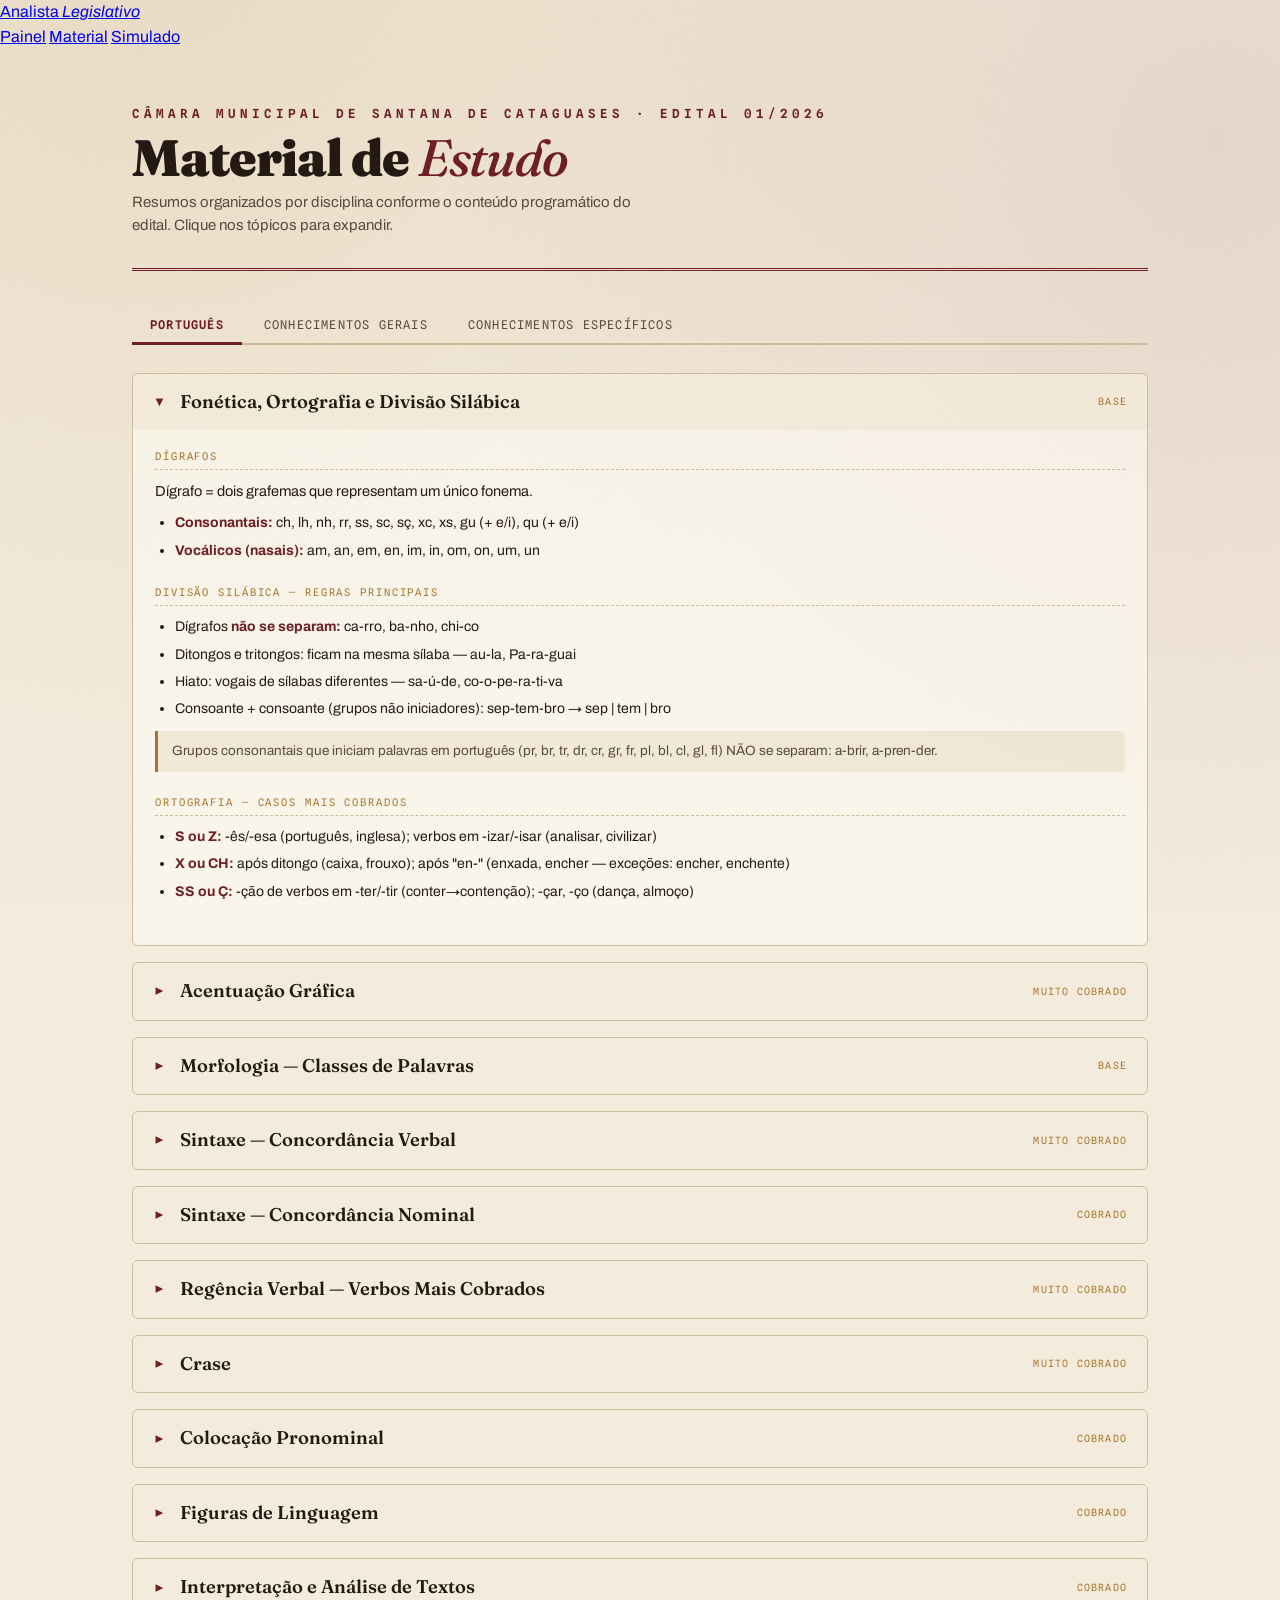
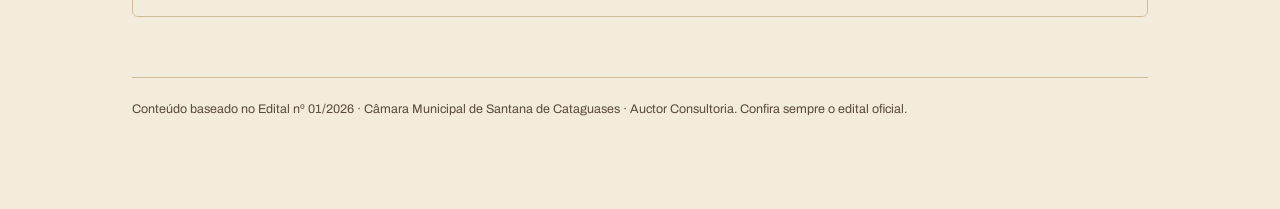
==== material.html @ 9658a346 "Separa CSS e JavaScript em arquivos externos - css/shared.css  — variáveis, reset, body, nav (compar" ====
<!DOCTYPE html>
<html lang="pt-BR">
<head>
<meta charset="UTF-8">
<meta name="viewport" content="width=device-width, initial-scale=1.0">
<title>Material de Estudo — Analista Legislativo</title>
<link rel="preconnect" href="https://fonts.googleapis.com">
<link rel="preconnect" href="https://fonts.gstatic.com" crossorigin>
<link href="https://fonts.googleapis.com/css2?family=Fraunces:ital,opsz,wght@0,9..144,400;0,9..144,600;0,9..144,900;1,9..144,500&family=Archivo:wght@400;500;600;700&family=Spline+Sans+Mono:wght@400;600&display=swap" rel="stylesheet">
<link rel="stylesheet" href="css/shared.css">
<link rel="stylesheet" href="css/material.css">
</head>
<body>

<nav class="sitenav">
  <div class="nav-inner">
    <a href="index.html" class="nav-brand">Analista <em>Legislativo</em></a>
    <div class="nav-links">
      <a href="index.html">Painel</a>
      <a href="material.html" class="active">Material</a>
      <a href="simulado.html">Simulado</a>
    </div>
  </div>
</nav>

<div class="wrap">
  <header>
    <div class="kicker">Câmara Municipal de Santana de Cataguases · Edital 01/2026</div>
    <h1>Material de <em>Estudo</em></h1>
    <p class="sub">Resumos organizados por disciplina conforme o conteúdo programático do edital. Clique nos tópicos para expandir.</p>
  </header>

  <div class="tabs">
    <button class="tab-btn active" data-tab="port">Português</button>
    <button class="tab-btn" data-tab="cg">Conhecimentos Gerais</button>
    <button class="tab-btn" data-tab="ce">Conhecimentos Específicos</button>
  </div>

  <!-- ==================== PORTUGUÊS ==================== -->
  <div class="tab-panel active" id="tab-port">

    <div class="acc open">
      <div class="acc-head"><span class="chev">▼</span><h3>Fonética, Ortografia e Divisão Silábica</h3><span class="badge">base</span></div>
      <div class="acc-body"><div class="acc-content">
        <div class="topic-section">
          <div class="topic-title">Dígrafos</div>
          <div class="content-block">
            <p>Dígrafo = dois grafemas que representam um único fonema.</p>
            <ul>
              <li><strong>Consonantais:</strong> ch, lh, nh, rr, ss, sc, sç, xc, xs, gu (+ e/i), qu (+ e/i)</li>
              <li><strong>Vocálicos (nasais):</strong> am, an, em, en, im, in, om, on, um, un</li>
            </ul>
          </div>
        </div>
        <div class="topic-section">
          <div class="topic-title">Divisão silábica — regras principais</div>
          <div class="content-block">
            <ul>
              <li>Dígrafos <strong>não se separam:</strong> ca-rro, ba-nho, chi-co</li>
              <li>Ditongos e tritongos: ficam na mesma sílaba — au-la, Pa-ra-guai</li>
              <li>Hiato: vogais de sílabas diferentes — sa-ú-de, co-o-pe-ra-ti-va</li>
              <li>Consoante + consoante (grupos não iniciadores): sep-tem-bro → sep | tem | bro</li>
            </ul>
            <div class="note">Grupos consonantais que iniciam palavras em português (pr, br, tr, dr, cr, gr, fr, pl, bl, cl, gl, fl) NÃO se separam: a-brir, a-pren-der.</div>
          </div>
        </div>
        <div class="topic-section">
          <div class="topic-title">Ortografia — casos mais cobrados</div>
          <div class="content-block">
            <ul>
              <li><strong>S ou Z:</strong> -ês/-esa (português, inglesa); verbos em -izar/-isar (analisar, civilizar)</li>
              <li><strong>X ou CH:</strong> após ditongo (caixa, frouxo); após "en-" (enxada, encher — exceções: encher, enchente)</li>
              <li><strong>SS ou Ç:</strong> -ção de verbos em -ter/-tir (conter→contenção); -çar, -ço (dança, almoço)</li>
            </ul>
          </div>
        </div>
      </div></div>
    </div>

    <div class="acc">
      <div class="acc-head"><span class="chev">▼</span><h3>Acentuação Gráfica</h3><span class="badge">muito cobrado</span></div>
      <div class="acc-body"><div class="acc-content">
        <div class="content-block">
          <table class="mat">
            <thead><tr><th>Tipo</th><th>Regra</th><th>Exemplos</th></tr></thead>
            <tbody>
              <tr><td><strong>Proparoxítonas</strong></td><td>SEMPRE acentuadas</td><td>lógico, público, médico, câmara</td></tr>
              <tr><td><strong>Paroxítonas</strong></td><td>Acentuadas quando terminam em: r, l, n, x, ps, ã(s), ão(s), ei(s), us, um, uns, ditongo</td><td>caráter, fácil, hífen, tórax, bíceps, ímã, órgão</td></tr>
              <tr><td><strong>Oxítonas</strong></td><td>Terminadas em a(s), e(s), o(s), em, ens + ditongos abertos éi, éu, ói</td><td>sofá, café, avó, também, herói</td></tr>
            </tbody>
          </table>
          <div class="alert"><strong>Acordo Ortográfico 2009 — mudanças:</strong>
            <ul style="margin-top:6px">
              <li>Eliminou o trema (ü) — exceto nomes próprios estrangeiros</li>
              <li>Suprimiu acento diferencial em: <em>para/pára, pelo/pêlo, polo/pólo</em> (verbos vs substantivos)</li>
              <li>Eliminou acento em ditongos EI e OI tônicos em paroxítonas: <em>ideia, assembleia, jiboia</em> (sem acento)</li>
              <li><em>Herói, chapéu, anéis</em> — mantêm acento (oxítonas)</li>
            </ul>
          </div>
        </div>
      </div></div>
    </div>

    <div class="acc">
      <div class="acc-head"><span class="chev">▼</span><h3>Morfologia — Classes de Palavras</h3><span class="badge">base</span></div>
      <div class="acc-body"><div class="acc-content">
        <div class="content-block">
          <table class="mat">
            <thead><tr><th>Classe</th><th>Definição resumida</th><th>Exemplos</th></tr></thead>
            <tbody>
              <tr><td>Substantivo</td><td>Nomeia seres, objetos, sentimentos, lugares</td><td>servidor, câmara, eficiência</td></tr>
              <tr><td>Adjetivo</td><td>Caracteriza o substantivo</td><td>público, legislativo, honesto</td></tr>
              <tr><td>Artigo</td><td>Define ou indefine o substantivo</td><td>o, a, um, uma</td></tr>
              <tr><td>Pronome</td><td>Substitui ou determina o substantivo</td><td>ele, seu, este, quem</td></tr>
              <tr><td>Numeral</td><td>Indica quantidade ou ordem</td><td>dois, terceiro, ambos</td></tr>
              <tr><td>Verbo</td><td>Indica ação, estado ou fenômeno</td><td>legislar, ser, haver</td></tr>
              <tr><td>Advérbio</td><td>Modifica verbo, adjetivo ou outro advérbio</td><td>sempre, muito, não</td></tr>
              <tr><td>Preposição</td><td>Liga termos com relação de dependência</td><td>de, em, para, a, com</td></tr>
              <tr><td>Conjunção</td><td>Liga orações ou termos de mesma função</td><td>e, mas, porque, embora</td></tr>
              <tr><td>Interjeição</td><td>Expressa emoções</td><td>Oh!, Parabéns!, Silêncio!</td></tr>
            </tbody>
          </table>
        </div>
        <div class="topic-section">
          <div class="topic-title">Formação de palavras</div>
          <div class="content-block">
            <ul>
              <li><strong>Derivação prefixal:</strong> des + honra = desonra | in + capaz = incapaz</li>
              <li><strong>Derivação sufixal:</strong> legal + idade = legalidade | fiel + mente = fielmente</li>
              <li><strong>Composição por justaposição:</strong> guarda-chuva, passatempo</li>
              <li><strong>Composição por aglutinação:</strong> planalto (plano+alto), fidalgo (filho+de+algo)</li>
            </ul>
          </div>
        </div>
      </div></div>
    </div>

    <div class="acc">
      <div class="acc-head"><span class="chev">▼</span><h3>Sintaxe — Concordância Verbal</h3><span class="badge">muito cobrado</span></div>
      <div class="acc-body"><div class="acc-content">
        <div class="content-block">
          <p><strong>Regra geral:</strong> o verbo concorda em número e pessoa com o sujeito.</p>
          <div class="topic-title" style="margin-top:14px">Casos especiais cobrados em prova</div>
          <ul>
            <li><strong>Verbos impessoais</strong> (haver = existir, fazer = tempo, ser = hora) → sempre singular: <em>Faz dois anos · Há muitos problemas · São 10h</em></li>
            <li><strong>"A maioria de…"</strong> → concorda com o núcleo (singular) ou atrativamente com o adjunto: <em>A maioria dos servidores compareceu</em> (preferível)</li>
            <li><strong>Sujeito composto antes do verbo</strong> → plural: <em>O prefeito e o vereador assinaram</em></li>
            <li><strong>Sujeito composto depois do verbo</strong> → pode concordar com o mais próximo: <em>Assinou o prefeito e o secretário</em></li>
            <li><strong>Sujeito coletivo</strong> → singular: <em>A comissão decidiu</em></li>
            <li><strong>Pronomes relativos (quem, que)</strong>: retomam o antecedente → <em>Fui eu que errei / Fomos nós que erramos</em></li>
          </ul>
        </div>
      </div></div>
    </div>

    <div class="acc">
      <div class="acc-head"><span class="chev">▼</span><h3>Sintaxe — Concordância Nominal</h3><span class="badge">cobrado</span></div>
      <div class="acc-body"><div class="acc-content">
        <div class="content-block">
          <ul>
            <li>Adjetivo predicativo com <strong>vários substantivos de gêneros diferentes</strong> → masculino plural: <em>A lei e o decreto foram claros</em></li>
            <li>Adjetivo atributivo antes dos substantivos → concorda com o mais próximo: <em>Novo projeto e plano</em></li>
            <li><strong>"Obrigado/a"</strong> → concorda com o falante (não com o ouvinte)</li>
            <li><strong>"Mesmo/próprio/só"</strong> → concordam com o sujeito</li>
            <li><strong>"Menos/alerta/pseudo"</strong> → invariáveis</li>
            <li><strong>"Bastante(s)"</strong> → varia como adjetivo; não varia como advérbio</li>
          </ul>
        </div>
      </div></div>
    </div>

    <div class="acc">
      <div class="acc-head"><span class="chev">▼</span><h3>Regência Verbal — Verbos Mais Cobrados</h3><span class="badge">muito cobrado</span></div>
      <div class="acc-body"><div class="acc-content">
        <div class="content-block">
          <table class="mat">
            <thead><tr><th>Verbo</th><th>Sentido</th><th>Regência</th><th>Exemplo correto</th></tr></thead>
            <tbody>
              <tr><td>Assistir</td><td>ver / presenciar</td><td>indireto (a)</td><td>Assistiu <em>à</em> sessão</td></tr>
              <tr><td>Assistir</td><td>ajudar</td><td>direto</td><td>O médico assistiu o paciente</td></tr>
              <tr><td>Aspirar</td><td>almejar</td><td>indireto (a)</td><td>Aspira <em>ao</em> cargo</td></tr>
              <tr><td>Obedecer</td><td>—</td><td>indireto (a)</td><td>Obedeceu <em>às</em> normas</td></tr>
              <tr><td>Visar</td><td>ter como objetivo</td><td>indireto (a)</td><td>Visa <em>ao</em> bem comum</td></tr>
              <tr><td>Visar</td><td>mirar / rubricar</td><td>direto</td><td>Visou o documento</td></tr>
              <tr><td>Preferir</td><td>—</td><td>indireto (a)</td><td>Prefere estudar <em>a</em> procrastinar</td></tr>
              <tr><td>Implicar</td><td>acarretar</td><td>direto</td><td>Implica responsabilidade</td></tr>
              <tr><td>Pagar/perdoar</td><td>à pessoa</td><td>indireto (a)</td><td>Pagou <em>ao</em> fornecedor</td></tr>
            </tbody>
          </table>
        </div>
      </div></div>
    </div>

    <div class="acc">
      <div class="acc-head"><span class="chev">▼</span><h3>Crase</h3><span class="badge">muito cobrado</span></div>
      <div class="acc-body"><div class="acc-content">
        <div class="content-block">
          <p>Crase = fusão da preposição <strong>a</strong> + artigo definido <strong>a</strong> (ou pronome demonstrativo <strong>a/aquela/aquele</strong>).</p>
          <div class="alert"><strong>Proibida antes de:</strong>
            <ul style="margin-top:6px">
              <li>Substantivos masculinos: <em>a pé, a pedido</em></li>
              <li>Verbos: <em>começou a falar</em></li>
              <li>Pronomes do caso reto: <em>a ele, a ela, a nós</em></li>
              <li>Artigo indefinido: <em>a uma reunião</em></li>
              <li>Pronome de tratamento (exceto "a senhora"): <em>a Vossa Excelência</em></li>
            </ul>
          </div>
          <div class="note"><strong>Obrigatória antes de:</strong> substantivos femininos que admitem artigo definido: <em>à câmara, à sessão, às terças-feiras</em>.<br>
          <strong>Teste:</strong> substitua por substantivo masculino — se precisar de "ao", usa crase no feminino.</div>
          <ul style="margin-top:10px">
            <li><strong>Facultativa</strong> antes de possessivos femininos: <em>Entreguei o ofício à/a sua secretária</em></li>
            <li><strong>Locuções adverbiais/prepositivas femininas:</strong> sempre com crase — <em>à tarde, à medida que, à proporção que</em></li>
          </ul>
        </div>
      </div></div>
    </div>

    <div class="acc">
      <div class="acc-head"><span class="chev">▼</span><h3>Colocação Pronominal</h3><span class="badge">cobrado</span></div>
      <div class="acc-body"><div class="acc-content">
        <div class="content-block">
          <table class="mat">
            <thead><tr><th>Posição</th><th>Quando usar</th><th>Exemplo</th></tr></thead>
            <tbody>
              <tr><td><strong>Próclise</strong> (antes)</td><td>Palavras atrativas: não, nunca, jamais, nenhum, tudo, todos, muito, pronomes relativos, conjunções subordinativas, advérbios</td><td><em>Não me disse nada · Jamais lhe contei</em></td></tr>
              <tr><td><strong>Ênclise</strong> (depois)</td><td>Início de oração sem palavra atrativa, imperativo afirmativo, verbo no infinitivo impessoal</td><td><em>Disse-me a verdade · Fala-se muito</em></td></tr>
              <tr><td><strong>Mesóclise</strong> (no meio)</td><td>Futuro do presente e futuro do pretérito (sem palavra atrativa)</td><td><em>Informar-me-á amanhã</em></td></tr>
            </tbody>
          </table>
          <div class="alert"><strong>Em início absoluto de oração NÃO se usa pronome oblíquo átono.</strong> "Me diga" e "Te vi" são incorretos na norma culta escrita.</div>
        </div>
      </div></div>
    </div>

    <div class="acc">
      <div class="acc-head"><span class="chev">▼</span><h3>Figuras de Linguagem</h3><span class="badge">cobrado</span></div>
      <div class="acc-body"><div class="acc-content">
        <div class="content-block">
          <table class="mat">
            <thead><tr><th>Figura</th><th>Definição</th><th>Exemplo</th></tr></thead>
            <tbody>
              <tr><td>Metáfora</td><td>Comparação implícita (sem conectivo)</td><td><em>O servidor é uma engrenagem do Estado</em></td></tr>
              <tr><td>Comparação/Símile</td><td>Comparação explícita (com "como", "tal qual")</td><td><em>Trabalha como uma máquina</em></td></tr>
              <tr><td>Metonímia</td><td>Substituição por contiguidade (parte/todo, continente/conteúdo)</td><td><em>Leu Machado de Assis</em> (a obra)</td></tr>
              <tr><td>Personificação</td><td>Atribui características humanas a seres inanimados</td><td><em>A lei fala por si mesma</em></td></tr>
              <tr><td>Hipérbole</td><td>Exagero expressivo</td><td><em>Estou morrendo de trabalhar</em></td></tr>
              <tr><td>Eufemismo</td><td>Suavização de ideia desagradável</td><td><em>Ele nos deixou</em> (morreu)</td></tr>
              <tr><td>Antítese</td><td>Oposição de ideias</td><td><em>O público e o privado</em></td></tr>
              <tr><td>Paradoxo</td><td>Contradição aparente</td><td><em>Sou tão pobre que só tenho dinheiro</em></td></tr>
              <tr><td>Anáfora</td><td>Repetição de termo no início de frases</td><td><em>Transparência, transparência, transparência</em></td></tr>
              <tr><td>Elipse</td><td>Omissão de termo recuperável</td><td><em>[Nós] Aprovamos o projeto</em></td></tr>
            </tbody>
          </table>
        </div>
      </div></div>
    </div>

    <div class="acc">
      <div class="acc-head"><span class="chev">▼</span><h3>Interpretação e Análise de Textos</h3><span class="badge">cobrado</span></div>
      <div class="acc-body"><div class="acc-content">
        <div class="content-block">
          <div class="topic-title">Estratégias de interpretação</div>
          <ul>
            <li>Leia o enunciado da questão <strong>antes</strong> do texto para saber o que buscar</li>
            <li>Respostas devem estar fundamentadas no texto — evite inferências excessivas</li>
            <li>Atenção a expressões modalizadoras: "pode", "sempre", "jamais", "necessariamente"</li>
            <li>Distratores comuns: alternativas que contradizem o texto, generalizam demais ou afirmam o oposto</li>
          </ul>
          <div class="topic-title" style="margin-top:14px">Coesão e coerência</div>
          <ul>
            <li><strong>Coesão:</strong> conexão gramatical entre palavras/frases (uso de pronomes, conjunções, elipses)</li>
            <li><strong>Coerência:</strong> unidade de sentido, sem contradições ou incoerências lógicas</li>
          </ul>
          <div class="topic-title" style="margin-top:14px">Conectivos mais cobrados</div>
          <table class="mat">
            <thead><tr><th>Sentido</th><th>Exemplos</th></tr></thead>
            <tbody>
              <tr><td>Adição</td><td>e, além disso, também, não só… mas também</td></tr>
              <tr><td>Oposição/adversidade</td><td>mas, porém, contudo, entretanto, todavia, no entanto</td></tr>
              <tr><td>Conclusão</td><td>portanto, logo, assim, por conseguinte, então</td></tr>
              <tr><td>Causa</td><td>porque, pois, uma vez que, já que, visto que</td></tr>
              <tr><td>Concessão</td><td>embora, ainda que, mesmo que, apesar de</td></tr>
              <tr><td>Condição</td><td>se, caso, desde que, a não ser que</td></tr>
            </tbody>
          </table>
        </div>
      </div></div>
    </div>

  </div><!-- /tab-port -->

  <!-- ==================== CONHECIMENTOS GERAIS ==================== -->
  <div class="tab-panel" id="tab-cg">

    <div class="acc open">
      <div class="acc-head"><span class="chev">▼</span><h3>Santana de Cataguases</h3><span class="badge">específico</span></div>
      <div class="acc-body"><div class="acc-content">
        <div class="content-block">
          <ul>
            <li><strong>Localização:</strong> Minas Gerais, mesorregião Zona da Mata Mineira</li>
            <li><strong>Microrregião:</strong> Cataguases</li>
            <li><strong>Fundação:</strong> desmembrado de Cataguases; emancipado no século XX</li>
            <li><strong>Economia:</strong> agropecuária (especialmente laticínios e criação de gado), pequenas agroindústrias</li>
            <li><strong>Rio principal:</strong> bacia do Rio Paraíba do Sul / afluentes</li>
            <li><strong>Símbolos municipais:</strong> bandeira e brasão aprovados pela Câmara Municipal</li>
          </ul>
          <div class="note">Em provas de concursos municipais, a história local, a lei orgânica e a estrutura de poder do município são temas recorrentes. Consulte o site da Câmara para detalhes do regimento interno.</div>
        </div>
        <div class="topic-section">
          <div class="topic-title">Câmara Municipal de Santana de Cataguases</div>
          <div class="content-block">
            <ul>
              <li>Órgão do Poder Legislativo municipal</li>
              <li>Funções: <strong>legislar</strong> (criar leis municipais), <strong>fiscalizar</strong> o Executivo, <strong>aprovar</strong> o orçamento</li>
              <li>Votação do PPA, LDO e LOA</li>
              <li>Aprovação do plano diretor (art. 182, CF/88)</li>
              <li>Julgamento de contas do prefeito (com auxílio do TCE-MG)</li>
              <li>Realiza sessões ordinárias (periódicas) e extraordinárias (quando convocadas)</li>
            </ul>
          </div>
        </div>
      </div></div>
    </div>

    <div class="acc">
      <div class="acc-head"><span class="chev">▼</span><h3>Minas Gerais — História e Geografia</h3><span class="badge">cobrado</span></div>
      <div class="acc-body"><div class="acc-content">
        <div class="content-block">
          <div class="topic-title">Fatos históricos essenciais</div>
          <ul>
            <li><strong>Ciclo do ouro (séc. XVIII):</strong> MG era centro econômico do Brasil colônia; capital Vila Rica (hoje Ouro Preto)</li>
            <li><strong>Inconfidência Mineira (1789):</strong> movimento separatista liderado por Tiradentes; principal mártir executado</li>
            <li><strong>Arcadismo mineiro:</strong> Tomás Antônio Gonzaga (Marília de Dirceu), Cláudio Manuel da Costa</li>
            <li><strong>República:</strong> MG e SP protagonizaram a "política do café com leite" na Primeira República</li>
            <li><strong>Capital:</strong> Ouro Preto (até 1897) → Belo Horizonte (planejada, inaugurada em 1897)</li>
          </ul>
          <div class="topic-title" style="margin-top:14px">Geografia</div>
          <ul>
            <li>Estado mais populoso do Sudeste depois de SP; 3º maior em população do Brasil</li>
            <li>Mesorregiões: 12 (Zona da Mata, Vale do Rio Doce, Triângulo, Jequitinhonha, etc.)</li>
            <li>Rios principais: São Francisco (nasce em MG), Jequitinhonha, Doce, Rio Grande, Paranaíba</li>
            <li>Biomas: Cerrado, Mata Atlântica, Caatinga (porção norte)</li>
          </ul>
        </div>
      </div></div>
    </div>

    <div class="acc">
      <div class="acc-head"><span class="chev">▼</span><h3>Brasil — Organização Política e Constitucional</h3><span class="badge">muito cobrado</span></div>
      <div class="acc-body"><div class="acc-content">
        <div class="content-block">
          <ul>
            <li><strong>CF/88:</strong> República Federativa do Brasil = União + estados + DF + municípios (art. 1º)</li>
            <li><strong>Tripartição de poderes:</strong> Legislativo (edita leis), Executivo (executa políticas), Judiciário (aplica a lei nos conflitos)</li>
            <li><strong>Direitos fundamentais:</strong> vida, liberdade, igualdade, segurança, propriedade (art. 5º)</li>
            <li><strong>Emenda constitucional:</strong> 3/5 dos votos em 2 turnos em cada Casa do CN (art. 60, §2º)</li>
            <li><strong>Princípios republicanos:</strong> legalidade, moralidade, impessoalidade, publicidade, eficiência (LIMPE)</li>
          </ul>
          <div class="topic-title" style="margin-top:14px">Competências municipais (art. 30, CF/88)</div>
          <ul>
            <li>Legislar sobre assuntos de interesse local</li>
            <li>Suplementar a legislação federal e estadual</li>
            <li>Instituir e arrecadar tributos municipais (IPTU, ISS, ITBI)</li>
            <li>Manter, com a cooperação técnica e financeira da União e do estado, programas de educação infantil e ensino fundamental</li>
            <li>Prestar serviços públicos de interesse local (transporte coletivo, etc.)</li>
          </ul>
        </div>
      </div></div>
    </div>

    <div class="acc">
      <div class="acc-head"><span class="chev">▼</span><h3>Desenvolvimento Sustentável e Meio Ambiente</h3><span class="badge">atualidades</span></div>
      <div class="acc-body"><div class="acc-content">
        <div class="content-block">
          <ul>
            <li><strong>Agenda 2030 da ONU:</strong> 17 Objetivos de Desenvolvimento Sustentável (ODS) e 169 metas</li>
            <li><strong>Acordo de Paris (2015):</strong> meta de limitar aquecimento global a 1,5°C acima dos níveis pré-industriais</li>
            <li><strong>COP30 (Belém-PA, 2025):</strong> conferência climática da ONU; Brasil como anfitrião; foco na Amazônia</li>
            <li><strong>Matriz elétrica brasileira:</strong> ~85% renovável; hidrelétrica (~60%), eólica, solar em expansão</li>
            <li><strong>Política Nacional de Resíduos Sólidos (Lei 12.305/2010):</strong> logística reversa, responsabilidade compartilhada</li>
          </ul>
          <div class="note">Sustentabilidade = equilíbrio entre desenvolvimento econômico, equidade social e proteção ambiental (tripé da sustentabilidade).</div>
        </div>
      </div></div>
    </div>

    <div class="acc">
      <div class="acc-head"><span class="chev">▼</span><h3>Atualidades — Temas Recorrentes</h3><span class="badge">atualidades</span></div>
      <div class="acc-body"><div class="acc-content">
        <div class="content-block">
          <div class="topic-title">Reforma tributária (EC 132/2023)</div>
          <ul>
            <li>Substituição de 5 tributos (PIS, Cofins, IPI, ICMS, ISS) por 2: <strong>CBS</strong> (federal) + <strong>IBS</strong> (subnacional) + <strong>IS</strong> (seletivo)</li>
            <li>Objetivo: simplificação, transparência e redução do custo de conformidade</li>
          </ul>
          <div class="topic-title" style="margin-top:14px">Inteligência Artificial na gestão pública</div>
          <ul>
            <li>OCDE: Princípios para uso ético da IA (transparência, responsabilidade, robustez)</li>
            <li>Uso no setor público: análise de dados, automação, atendimento ao cidadão</li>
            <li>Riscos: viés algorítmico, privacidade, exclusão digital</li>
          </ul>
          <div class="topic-title" style="margin-top:14px">SUS — princípios doutrinários</div>
          <ul>
            <li><strong>Universalidade:</strong> acesso para todos os cidadãos</li>
            <li><strong>Integralidade:</strong> atenção completa, da prevenção ao tratamento</li>
            <li><strong>Equidade:</strong> tratar desiguais de forma desigual, priorizando os mais vulneráveis</li>
          </ul>
          <div class="topic-title" style="margin-top:14px">IDEB</div>
          <ul>
            <li>Índice de Desenvolvimento da Educação Básica (INEP/MEC, desde 2007)</li>
            <li>Combina: taxa de aprovação + desempenho no SAEB (Prova Brasil)</li>
            <li>Metas bianuais; permite comparar escolas, municípios e estados</li>
          </ul>
        </div>
      </div></div>
    </div>

  </div><!-- /tab-cg -->

  <!-- ==================== CONHECIMENTOS ESPECÍFICOS ==================== -->
  <div class="tab-panel" id="tab-ce">

    <div class="acc open">
      <div class="acc-head"><span class="chev">▼</span><h3>Princípios da Administração Pública — LIMPE</h3><span class="badge">fundamental</span></div>
      <div class="acc-body"><div class="acc-content">
        <div class="content-block">
          <table class="mat">
            <thead><tr><th>Princípio</th><th>Conteúdo</th><th>Ponto de atenção em prova</th></tr></thead>
            <tbody>
              <tr><td><strong>Legalidade</strong></td><td>AP só age com prévia autorização legal</td><td>≠ do particular (que pode tudo que lei não proíbe)</td></tr>
              <tr><td><strong>Impessoalidade</strong></td><td>Atos visam ao interesse público, sem favorecimento</td><td>Veda promoção pessoal; ato é da AP, não do agente</td></tr>
              <tr><td><strong>Moralidade</strong></td><td>Ética, probidade, boa-fé na atuação</td><td>Distinto da moralidade comum; é jurídica e exigível</td></tr>
              <tr><td><strong>Publicidade</strong></td><td>Transparência; atos devem ser divulgados</td><td>Exceções legais: segurança nacional, intimidade</td></tr>
              <tr><td><strong>Eficiência</strong></td><td>Melhores resultados com menor custo</td><td>Inserido pela EC 19/1998</td></tr>
            </tbody>
          </table>
        </div>
      </div></div>
    </div>

    <div class="acc">
      <div class="acc-head"><span class="chev">▼</span><h3>Atos Administrativos</h3><span class="badge">muito cobrado</span></div>
      <div class="acc-body"><div class="acc-content">
        <div class="content-block">
          <div class="topic-title">Elementos (requisitos de validade)</div>
          <ul>
            <li><strong>Competência:</strong> agente legalmente habilitado para praticar o ato</li>
            <li><strong>Finalidade:</strong> interesse público (desvio = abuso de poder)</li>
            <li><strong>Forma:</strong> modo de exteriorização previsto em lei</li>
            <li><strong>Motivo:</strong> fundamento de fato e de direito que justifica o ato</li>
            <li><strong>Objeto:</strong> conteúdo / efeito jurídico produzido</li>
          </ul>
          <div class="topic-title" style="margin-top:14px">Atributos</div>
          <ul>
            <li><strong>Presunção de legitimidade e veracidade:</strong> presume-se legal até prova em contrário (invertendo o ônus)</li>
            <li><strong>Imperatividade:</strong> impõe obrigações independentemente do consentimento do particular</li>
            <li><strong>Autoexecutoriedade:</strong> pode ser executado diretamente sem autorização judicial</li>
            <li><strong>Tipicidade:</strong> correspondência a tipos legais previstos (doutrina moderna)</li>
          </ul>
          <div class="topic-title" style="margin-top:14px">Extinção</div>
          <ul>
            <li><strong>Revogação:</strong> por razões de conveniência/oportunidade; só para atos discricionários; efeitos ex nunc (não retroage)</li>
            <li><strong>Anulação:</strong> por ilegalidade; realizada pela AP ou pelo Judiciário; efeitos ex tunc (retroage)</li>
          </ul>
        </div>
      </div></div>
    </div>

    <div class="acc">
      <div class="acc-head"><span class="chev">▼</span><h3>Poderes Administrativos</h3><span class="badge">cobrado</span></div>
      <div class="acc-body"><div class="acc-content">
        <div class="content-block">
          <table class="mat">
            <thead><tr><th>Poder</th><th>Finalidade</th><th>Exemplo</th></tr></thead>
            <tbody>
              <tr><td>Vinculado</td><td>Ato sem margem de escolha; todos os elementos são definidos em lei</td><td>Concessão de aposentadoria por lei</td></tr>
              <tr><td>Discricionário</td><td>Margem de conveniência e oportunidade (mérito)</td><td>Autorização de funcionamento de estabelecimento</td></tr>
              <tr><td>Hierárquico</td><td>Organizar, coordenar, controlar, delegar</td><td>Chefe delega competência a subordinado</td></tr>
              <tr><td>Disciplinar</td><td>Aplicar sanções a servidores e contratados</td><td>Advertência, suspensão, demissão de servidor</td></tr>
              <tr><td>Regulamentar</td><td>Editar normas gerais para execução das leis</td><td>Decreto presidencial / municipal</td></tr>
              <tr><td>De polícia</td><td>Restringir atividades particulares em prol do interesse coletivo</td><td>Multa de trânsito, interdição sanitária</td></tr>
            </tbody>
          </table>
        </div>
      </div></div>
    </div>

    <div class="acc">
      <div class="acc-head"><span class="chev">▼</span><h3>Licitações — Lei 14.133/2021</h3><span class="badge">muito cobrado</span></div>
      <div class="acc-body"><div class="acc-content">
        <div class="content-block">
          <div class="topic-title">Modalidades</div>
          <table class="mat">
            <thead><tr><th>Modalidade</th><th>Uso</th></tr></thead>
            <tbody>
              <tr><td>Pregão</td><td>Bens e serviços comuns (especificados por padrão de desempenho/qualidade)</td></tr>
              <tr><td>Concorrência</td><td>Obras, serviços especiais, grandes valores; qualquer objeto</td></tr>
              <tr><td>Concurso</td><td>Trabalho técnico, científico ou artístico (escolha por melhor técnica)</td></tr>
              <tr><td>Leilão</td><td>Alienação de bens e concessões</td></tr>
              <tr><td>Diálogo competitivo</td><td>Contratos inovadores quando AP não sabe definir solução técnica adequada</td></tr>
            </tbody>
          </table>
          <div class="topic-title" style="margin-top:14px">Dispensa e inexigibilidade</div>
          <ul>
            <li><strong>Dispensa de licitação:</strong> licitação seria possível, mas a lei autoriza dispensar (ex.: valores baixos, emergência)</li>
            <li>Obras/engenharia: até <strong>R$ 100.000</strong> | Outros bens/serviços: até <strong>R$ 50.000</strong></li>
            <li><strong>Inexigibilidade:</strong> competição impossível (fornecedor exclusivo, artista consagrado, serviços técnicos singulares)</li>
          </ul>
          <div class="alert"><strong>Atenção:</strong> a tomada de preços e o convite foram EXTINTOS pela Lei 14.133/2021.</div>
        </div>
      </div></div>
    </div>

    <div class="acc">
      <div class="acc-head"><span class="chev">▼</span><h3>Contratos Administrativos</h3><span class="badge">cobrado</span></div>
      <div class="acc-body"><div class="acc-content">
        <div class="content-block">
          <div class="topic-title">Cláusulas exorbitantes (prerrogativas da AP)</div>
          <ul>
            <li><strong>Modificação unilateral:</strong> pode alterar qualidade ou quantidade do objeto (até 25% para acréscimos/supressões)</li>
            <li><strong>Rescisão unilateral:</strong> por inexecução do contratado ou interesse público</li>
            <li><strong>Fiscalização:</strong> direito de acompanhar a execução contratual</li>
            <li><strong>Aplicação de penalidades:</strong> advertência, multa, suspensão, declaração de inidoneidade</li>
            <li><strong>Ocupação provisória:</strong> de pessoal e bens do contratado em caso de urgência</li>
          </ul>
          <div class="topic-title" style="margin-top:14px">Equilíbrio econômico-financeiro</div>
          <p>A AP deve manter a equação econômica inicial do contrato. Se houver desequilíbrio por fatos supervenientes alheios às partes (teoria da imprevisão / áleas econômicas extraordinárias), cabe revisão.</p>
        </div>
      </div></div>
    </div>

    <div class="acc">
      <div class="acc-head"><span class="chev">▼</span><h3>Administração de Recursos Humanos</h3><span class="badge">cobrado</span></div>
      <div class="acc-body"><div class="acc-content">
        <div class="content-block">
          <div class="topic-title">Recrutamento</div>
          <ul>
            <li><strong>Interno:</strong> busca dentro da organização (promoção, transferência) — motiva, barato, aproveita potencial interno</li>
            <li><strong>Externo:</strong> busca no mercado de trabalho — traz novas ideias, renova a cultura, mas custa mais</li>
          </ul>
          <div class="topic-title" style="margin-top:14px">Seleção</div>
          <ul>
            <li><strong>Entrevista estruturada:</strong> perguntas padronizadas para todos; mais objetiva e comparável</li>
            <li><strong>Entrevista não estruturada:</strong> livre; mais flexível, porém com maior risco de viés</li>
            <li><strong>Testes cognitivos:</strong> raciocínio lógico, verbal, numérico</li>
            <li><strong>Testes de personalidade:</strong> identificação de traços como liderança, estabilidade emocional</li>
          </ul>
          <div class="topic-title" style="margin-top:14px">Treinamento — Ciclo</div>
          <ol style="padding-left:20px">
            <li><strong>LNT</strong> (Levantamento das Necessidades): diagnóstico das lacunas CHA (Conhecimento, Habilidade, Atitude)</li>
            <li><strong>Planejamento:</strong> definição de objetivos, métodos, público e cronograma</li>
            <li><strong>Execução:</strong> aplicação do programa</li>
            <li><strong>Avaliação</strong> (Kirkpatrick): Reação → Aprendizado → Comportamento → Resultados</li>
          </ol>
          <div class="topic-title" style="margin-top:14px">Avaliação de Desempenho</div>
          <ul>
            <li><strong>Escala gráfica:</strong> grade de critérios com notas; simples mas pode ser subjetivo</li>
            <li><strong>360°:</strong> múltiplas fontes (superior, pares, subordinados, autoavaliação); visão completa</li>
            <li><strong>Por objetivos (APO):</strong> metas acordadas entre gestor e servidor; foco em resultados</li>
            <li><strong>BARS:</strong> ancoragem em comportamentos específicos; maior objetividade</li>
          </ul>
        </div>
      </div></div>
    </div>

    <div class="acc">
      <div class="acc-head"><span class="chev">▼</span><h3>Orçamento Público e Ciclo Orçamentário</h3><span class="badge">muito cobrado</span></div>
      <div class="acc-body"><div class="acc-content">
        <div class="content-block">
          <div class="topic-title">Instrumentos de planejamento</div>
          <table class="mat">
            <thead><tr><th>Instrumento</th><th>Prazo</th><th>Conteúdo</th></tr></thead>
            <tbody>
              <tr><td><strong>PPA</strong></td><td>4 anos</td><td>Diretrizes, objetivos e metas de médio prazo; programas governamentais</td></tr>
              <tr><td><strong>LDO</strong></td><td>1 ano (orienta o seguinte)</td><td>Metas fiscais, prioridades, condições para elaboração da LOA</td></tr>
              <tr><td><strong>LOA</strong></td><td>1 ano (exercício financeiro)</td><td>Orçamento detalhado: previsão de receitas + fixação de despesas</td></tr>
            </tbody>
          </table>
          <div class="topic-title" style="margin-top:14px">Princípios orçamentários</div>
          <ul>
            <li><strong>Anualidade:</strong> vigência de 1 ano (1º jan a 31 dez)</li>
            <li><strong>Unidade/Totalidade:</strong> um único documento orçamentário</li>
            <li><strong>Universalidade:</strong> todas receitas e despesas no orçamento</li>
            <li><strong>Exclusividade:</strong> LOA só trata de receitas e despesas (veda normas estranhas)</li>
            <li><strong>Equilíbrio:</strong> receitas = despesas (objetivo; não obrigatório constitucionalmente)</li>
          </ul>
          <div class="topic-title" style="margin-top:14px">Classificação das receitas</div>
          <ul>
            <li><strong>Correntes:</strong> tributárias, contribuições, patrimoniais, agropecuárias, de serviços, transferências → não geram obrigação de devolução</li>
            <li><strong>De capital:</strong> operações de crédito, alienações, amortizações recebidas → origem em mutação patrimonial</li>
          </ul>
        </div>
      </div></div>
    </div>

    <div class="acc">
      <div class="acc-head"><span class="chev">▼</span><h3>Lei de Responsabilidade Fiscal (LC 101/2000)</h3><span class="badge">muito cobrado</span></div>
      <div class="acc-body"><div class="acc-content">
        <div class="content-block">
          <ul>
            <li>Estabelece normas de finanças públicas para <strong>responsabilidade na gestão fiscal</strong></li>
            <li>Pilares: planejamento, transparência, controle e responsabilização</li>
          </ul>
          <div class="topic-title" style="margin-top:14px">Limites de gastos com pessoal (% da RCL)</div>
          <table class="mat">
            <thead><tr><th>Ente</th><th>Limite total</th><th>Executivo</th><th>Legislativo</th></tr></thead>
            <tbody>
              <tr><td>União</td><td>50%</td><td>40,9%</td><td>2,5%</td></tr>
              <tr><td>Estados</td><td>60%</td><td>49%</td><td>3%</td></tr>
              <tr><td><strong>Municípios</strong></td><td><strong>60%</strong></td><td>54%</td><td>6%</td></tr>
            </tbody>
          </table>
          <div class="topic-title" style="margin-top:14px">Vedações importantes</div>
          <ul>
            <li>Nos <strong>180 dias antes do fim do mandato:</strong> proibido aumento de gastos com pessoal</li>
            <li><strong>Proibido conceder benefícios fiscais</strong> sem compensação de receita</li>
            <li>Relatórios obrigatórios: <strong>RREO</strong> (bimestral) e <strong>RGF</strong> (quadrimestral para municípios &lt; 50 mil hab.)</li>
          </ul>
        </div>
      </div></div>
    </div>

    <div class="acc">
      <div class="acc-head"><span class="chev">▼</span><h3>Desenvolvimento e Gestão Organizacional</h3><span class="badge">cobrado</span></div>
      <div class="acc-body"><div class="acc-content">
        <div class="content-block">
          <div class="topic-title">Planejamento estratégico</div>
          <ul>
            <li><strong>Missão:</strong> razão de ser da organização</li>
            <li><strong>Visão:</strong> onde a organização quer chegar</li>
            <li><strong>Valores:</strong> princípios que guiam as ações</li>
            <li><strong>Objetivos estratégicos:</strong> resultados de longo prazo a serem alcançados</li>
            <li><strong>SWOT/FOFA:</strong> análise de Forças, Oportunidades, Fraquezas, Ameaças</li>
          </ul>
          <div class="topic-title" style="margin-top:14px">Estrutura organizacional</div>
          <ul>
            <li><strong>Organograma:</strong> representação gráfica da hierarquia e relações formais</li>
            <li><strong>Manuais administrativos:</strong> de organização, de procedimentos, de normas e políticas</li>
            <li><strong>Formulários:</strong> instrumentos de coleta e registro padronizado de dados</li>
          </ul>
          <div class="topic-title" style="margin-top:14px">Governança e avaliação</div>
          <ul>
            <li><strong>Governança corporativa pública:</strong> conjunto de mecanismos para assegurar que a AP seja exercida no interesse da sociedade (accountability, transparência, equidade)</li>
            <li><strong>Indicadores de desempenho:</strong> medem eficiência (meios), eficácia (resultados) e efetividade (impacto)</li>
            <li><strong>Auditoria de resultados:</strong> verifica se os objetivos estratégicos foram atingidos</li>
          </ul>
        </div>
      </div></div>
    </div>

  </div><!-- /tab-ce -->

  <footer style="margin-top:60px;padding-top:22px;border-top:1px solid var(--line);font-size:12.5px;color:var(--ink-soft)">
    Conteúdo baseado no Edital nº 01/2026 · Câmara Municipal de Santana de Cataguases · Auctor Consultoria. Confira sempre o edital oficial.
  </footer>
</div>
<script src="js/material.js"></script>
</body>
</html>
---- css/shared.css ----
:root{
    --paper:#f3ebdc;
    --paper-2:#eaddc6;
    --ink:#241a13;
    --ink-soft:#5a4a3c;
    --oxblood:#6e1f25;
    --oxblood-deep:#54161b;
    --gold:#a9762f;
    --gold-bright:#c9913f;
    --line:#cdbb9c;
    --green:#3f6b3a;
    --shadow:rgba(54,30,14,.18);
    --red:#8b2020;
  }
  *{box-sizing:border-box;margin:0;padding:0}
  html{scroll-behavior:smooth}
  body{
    font-family:'Archivo',sans-serif;
    background:
      radial-gradient(circle at 12% -5%, rgba(169,118,47,.14), transparent 40%),
      radial-gradient(circle at 95% 8%, rgba(110,31,37,.10), transparent 38%),
      var(--paper);
    color:var(--ink);
    line-height:1.55;
    -webkit-font-smoothing:antialiased;
    min-height:100vh;
  }
  body::before{
    content:"";position:fixed;inset:0;pointer-events:none;z-index:0;opacity:.5;
    background-image:url("data:image/svg+xml,%3Csvg xmlns='http://www.w3.org/2000/svg' width='160' height='160'%3E%3Cfilter id='n'%3E%3CfeTurbulence type='fractalNoise' baseFrequency='0.9' numOctaves='2'/%3E%3C/filter%3E%3Crect width='100%25' height='100%25' filter='url(%23n)' opacity='0.04'/%3E%3C/svg%3E");
  }
  .wrap{position:relative;z-index:1;max-width:1060px;margin:0 auto;padding:0 22px 90px}
---- css/material.css ----
/* HEADER */
header{padding:54px 0 30px;border-bottom:3px double var(--oxblood);margin-bottom:36px}
.kicker{font-family:'Spline Sans Mono',monospace;font-size:12.5px;letter-spacing:.32em;text-transform:uppercase;color:var(--oxblood);font-weight:600}
h1{font-family:'Fraunces',serif;font-weight:900;font-size:clamp(2rem,5vw,3.2rem);line-height:.98;letter-spacing:-.02em;margin:.2em 0 .15em;color:var(--ink)}
h1 em{font-style:italic;color:var(--oxblood);font-weight:500}
.sub{font-size:15px;color:var(--ink-soft);max-width:60ch}

/* TABS */
.tabs{display:flex;gap:4px;margin-bottom:28px;border-bottom:2px solid var(--line);padding-bottom:0}
.tab-btn{font-family:'Spline Sans Mono',monospace;font-size:12px;letter-spacing:.1em;text-transform:uppercase;padding:10px 18px;border:none;background:transparent;cursor:pointer;color:var(--ink-soft);border-bottom:3px solid transparent;margin-bottom:-2px;transition:all .18s}
.tab-btn.active,.tab-btn:hover{color:var(--oxblood)}
.tab-btn.active{border-bottom-color:var(--oxblood);font-weight:600}
.tab-panel{display:none}
.tab-panel.active{display:block}

/* ACCORDION */
.acc{border:1px solid var(--line);border-radius:6px;overflow:hidden;margin-bottom:16px;background:rgba(255,253,247,.55)}
.acc-head{display:flex;align-items:center;gap:14px;padding:14px 20px;cursor:pointer;user-select:none;background:rgba(234,221,198,.45);transition:background .2s}
.acc-head:hover{background:rgba(234,221,198,.85)}
.acc-head .chev{color:var(--oxblood);font-size:13px;transition:transform .25s}
.acc.open .chev{transform:none}
.acc:not(.open) .chev{transform:rotate(-90deg)}
.acc-head h3{font-family:'Fraunces',serif;font-size:1.15rem;font-weight:600;flex:1;color:var(--ink)}
.acc-head .badge{font-family:'Spline Sans Mono',monospace;font-size:10px;letter-spacing:.12em;text-transform:uppercase;color:var(--gold)}
.acc-body{max-height:0;overflow:hidden;transition:max-height .35s ease}
.acc.open .acc-body{max-height:8000px}
.acc-content{padding:18px 22px 20px}

/* CONTENT STYLES */
.topic-section{margin-bottom:22px}
.topic-title{font-family:'Spline Sans Mono',monospace;font-size:10.5px;letter-spacing:.18em;text-transform:uppercase;color:var(--gold);margin-bottom:10px;padding-bottom:5px;border-bottom:1px dashed var(--line)}
.content-block{margin-bottom:16px}
.content-block p{font-size:14.5px;color:var(--ink);margin-bottom:8px;line-height:1.65}
.content-block ul,.content-block ol{padding-left:20px;margin-bottom:8px}
.content-block li{font-size:14px;color:var(--ink);margin-bottom:5px;line-height:1.6}
.content-block li strong{color:var(--oxblood)}
.content-block .note{background:rgba(169,118,47,.1);border-left:3px solid var(--gold);padding:10px 14px;border-radius:0 4px 4px 0;font-size:13.5px;color:var(--ink-soft);margin:10px 0}
.content-block .alert{background:rgba(110,31,37,.07);border-left:3px solid var(--oxblood);padding:10px 14px;border-radius:0 4px 4px 0;font-size:13.5px;color:var(--ink);margin:10px 0}
.content-block .alert strong{color:var(--oxblood)}
table.mat{width:100%;border-collapse:collapse;font-size:13.5px;margin:12px 0}
table.mat th{background:var(--oxblood);color:#f6ecd8;font-family:'Spline Sans Mono',monospace;font-size:10.5px;letter-spacing:.08em;text-transform:uppercase;padding:9px 12px;text-align:left}
table.mat td{padding:9px 12px;border-top:1px solid var(--line);vertical-align:top}
table.mat tr:nth-child(even) td{background:rgba(234,221,198,.3)}
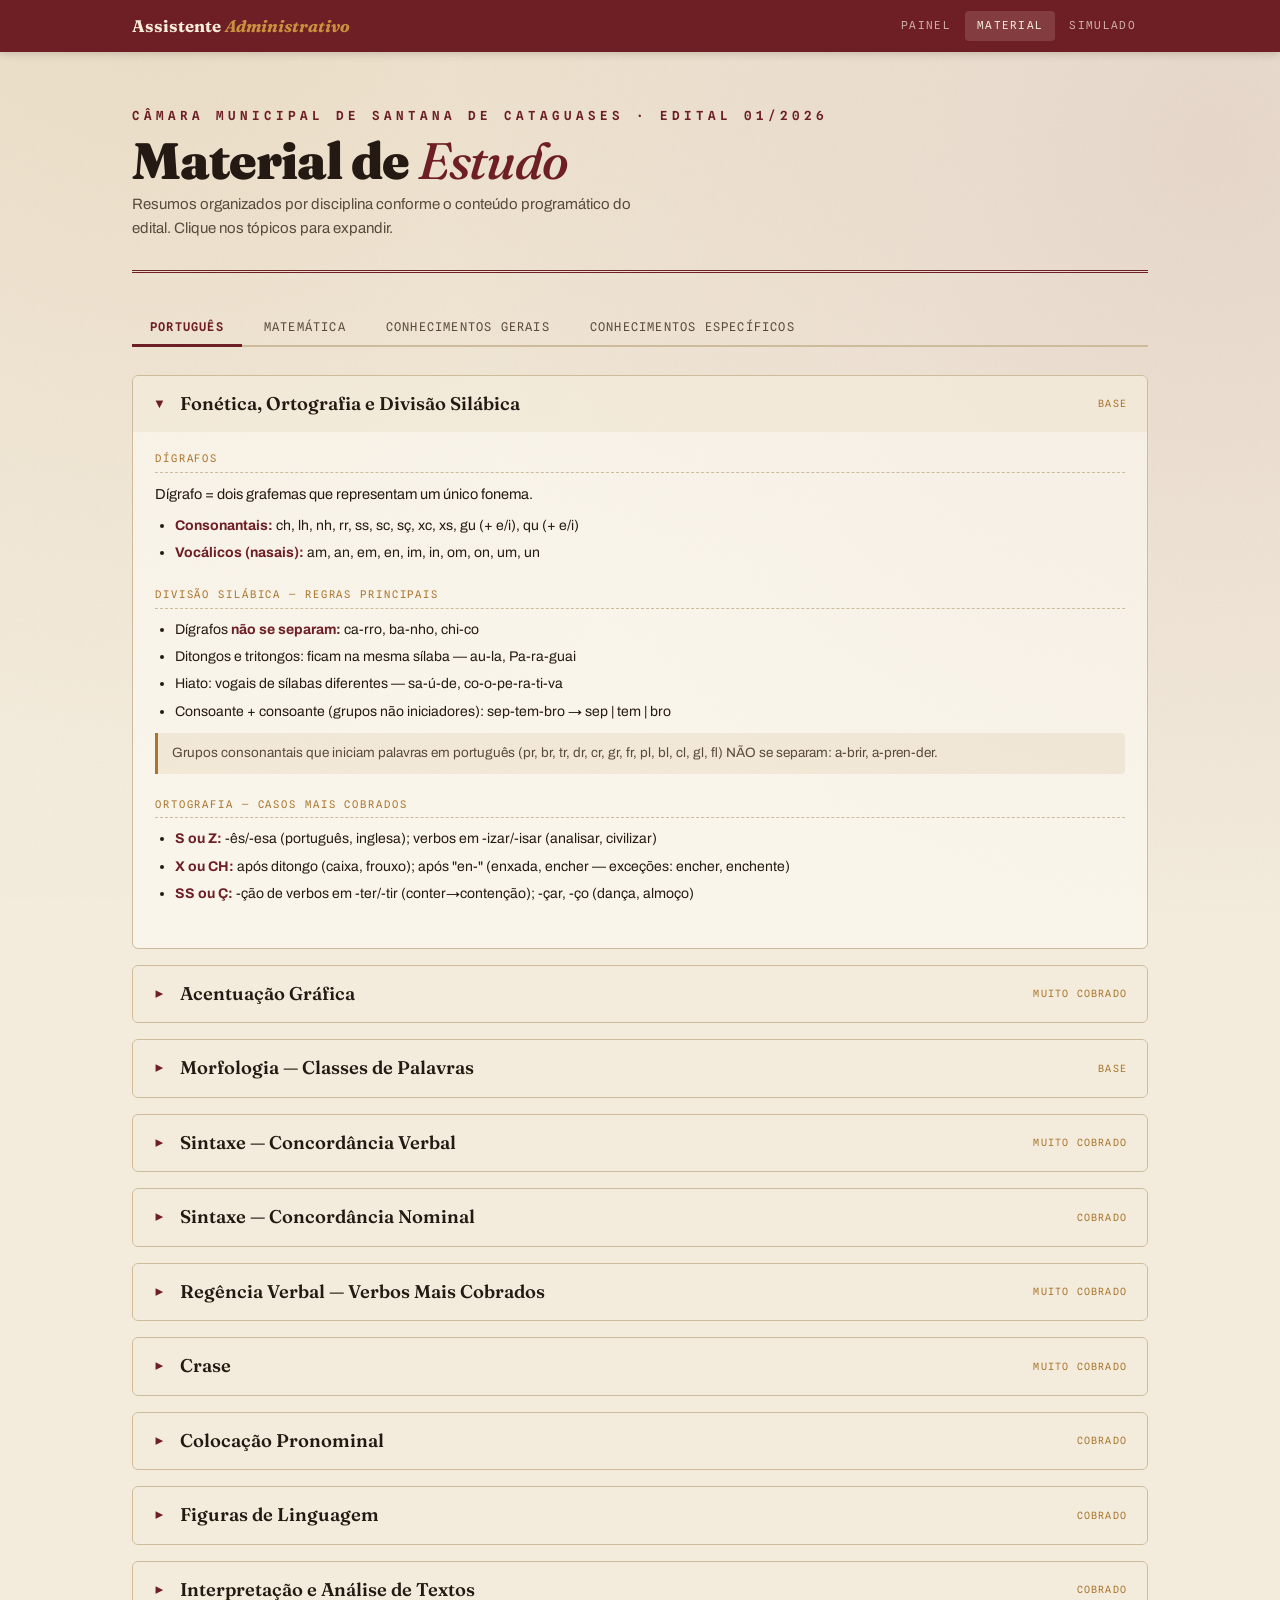
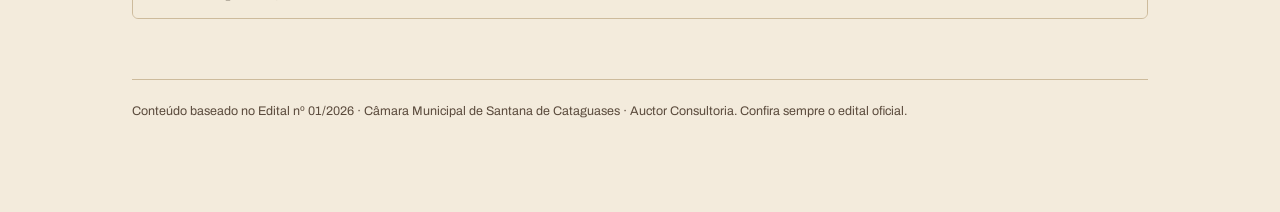
==== commit cc7c79a2: "Converte o dossiê para o cargo de Assistente Administrativo Adapta as 3 páginas (Painel, Material, S" ====
--- a/material.html
+++ b/material.html
@@ -3,7 +3,7 @@
 <head>
 <meta charset="UTF-8">
 <meta name="viewport" content="width=device-width, initial-scale=1.0">
-<title>Material de Estudo — Analista Legislativo</title>
+<title>Material de Estudo — Assistente Administrativo</title>
 <link rel="preconnect" href="https://fonts.googleapis.com">
 <link rel="preconnect" href="https://fonts.gstatic.com" crossorigin>
 <link href="https://fonts.googleapis.com/css2?family=Fraunces:ital,opsz,wght@0,9..144,400;0,9..144,600;0,9..144,900;1,9..144,500&family=Archivo:wght@400;500;600;700&family=Spline+Sans+Mono:wght@400;600&display=swap" rel="stylesheet">
@@ -14,7 +14,7 @@
 
 <nav class="sitenav">
   <div class="nav-inner">
-    <a href="index.html" class="nav-brand">Analista <em>Legislativo</em></a>
+    <a href="index.html" class="nav-brand">Assistente <em>Administrativo</em></a>
     <div class="nav-links">
       <a href="index.html">Painel</a>
       <a href="material.html" class="active">Material</a>
@@ -32,6 +32,7 @@
 
   <div class="tabs">
     <button class="tab-btn active" data-tab="port">Português</button>
+    <button class="tab-btn" data-tab="mat">Matemática</button>
     <button class="tab-btn" data-tab="cg">Conhecimentos Gerais</button>
     <button class="tab-btn" data-tab="ce">Conhecimentos Específicos</button>
   </div>
@@ -289,6 +290,149 @@
 
   </div><!-- /tab-port -->
 
+  <!-- ==================== MATEMÁTICA ==================== -->
+  <div class="tab-panel" id="tab-mat">
+
+    <div class="acc open">
+      <div class="acc-head"><span class="chev">▼</span><h3>Porcentagem e Matemática Financeira</h3><span class="badge">muito cobrado</span></div>
+      <div class="acc-body"><div class="acc-content">
+        <div class="content-block">
+          <div class="topic-title">Porcentagem</div>
+          <ul>
+            <li><strong>x% de um valor:</strong> multiplique pela fração decimal — 15% de 200 = 0,15 × 200 = 30</li>
+            <li><strong>Acréscimo de x%:</strong> multiplique por (1 + x/100) — aumento de 10% → × 1,10</li>
+            <li><strong>Desconto de x%:</strong> multiplique por (1 − x/100) — desconto de 20% → × 0,80</li>
+            <li><strong>Aumentos/descontos sucessivos</strong> NÃO se somam: +10% e depois −10% → 1,10 × 0,90 = 0,99 (perde 1%)</li>
+          </ul>
+          <div class="topic-title" style="margin-top:14px">Lucro e prejuízo</div>
+          <ul>
+            <li><strong>Lucro sobre o custo:</strong> L = (Venda − Custo) / Custo</li>
+            <li><strong>Lucro sobre a venda:</strong> L = (Venda − Custo) / Venda</li>
+          </ul>
+          <div class="topic-title" style="margin-top:14px">Juros simples × juros compostos</div>
+          <table class="mat">
+            <thead><tr><th>Tipo</th><th>Fórmula</th><th>Característica</th></tr></thead>
+            <tbody>
+              <tr><td><strong>Simples</strong></td><td>J = C · i · t &nbsp;|&nbsp; M = C(1 + i·t)</td><td>Juros sempre sobre o capital inicial (crescimento linear)</td></tr>
+              <tr><td><strong>Composto</strong></td><td>M = C(1 + i)<sup>t</sup></td><td>Juros sobre juros (crescimento exponencial)</td></tr>
+            </tbody>
+          </table>
+          <div class="note">C = capital, i = taxa (em decimal), t = tempo, J = juros, M = montante. A taxa e o tempo devem estar na <strong>mesma unidade</strong> (ex.: taxa ao mês com tempo em meses).</div>
+        </div>
+      </div></div>
+    </div>
+
+    <div class="acc">
+      <div class="acc-head"><span class="chev">▼</span><h3>Razão, Proporção e Regra de Três</h3><span class="badge">cobrado</span></div>
+      <div class="acc-body"><div class="acc-content">
+        <div class="content-block">
+          <ul>
+            <li><strong>Razão:</strong> comparação entre duas grandezas por divisão (a/b)</li>
+            <li><strong>Proporção:</strong> igualdade entre duas razões (a/b = c/d) → propriedade fundamental: a·d = b·c</li>
+            <li><strong>Regra de três simples direta:</strong> grandezas aumentam juntas — monte a proporção e multiplique em cruz</li>
+            <li><strong>Regra de três simples inversa:</strong> uma aumenta e a outra diminui (ex.: mais operários, menos tempo) — inverta uma das razões</li>
+            <li><strong>Regra de três composta:</strong> três ou mais grandezas; analise cada uma como direta ou inversa em relação à incógnita</li>
+          </ul>
+        </div>
+      </div></div>
+    </div>
+
+    <div class="acc">
+      <div class="acc-head"><span class="chev">▼</span><h3>Equações e Funções (1º e 2º graus)</h3><span class="badge">base</span></div>
+      <div class="acc-body"><div class="acc-content">
+        <div class="content-block">
+          <div class="topic-title">Equação do 1º grau</div>
+          <p>Forma ax + b = 0 (a ≠ 0) → x = −b/a. Resolve-se isolando a incógnita.</p>
+          <div class="topic-title" style="margin-top:14px">Equação do 2º grau — Bhaskara</div>
+          <p>ax² + bx + c = 0 → Δ = b² − 4ac &nbsp;e&nbsp; x = (−b ± √Δ) / 2a</p>
+          <ul>
+            <li>Δ &gt; 0 → duas raízes reais distintas</li>
+            <li>Δ = 0 → uma raiz real (dupla)</li>
+            <li>Δ &lt; 0 → não há raiz real</li>
+            <li><strong>Soma das raízes:</strong> −b/a &nbsp;|&nbsp; <strong>Produto:</strong> c/a</li>
+          </ul>
+          <div class="topic-title" style="margin-top:14px">Funções</div>
+          <table class="mat">
+            <thead><tr><th>Função</th><th>Forma</th><th>Gráfico</th></tr></thead>
+            <tbody>
+              <tr><td>1º grau (afim)</td><td>f(x) = ax + b</td><td>Reta; a = inclinação, b = onde corta o eixo y</td></tr>
+              <tr><td>2º grau (quadrática)</td><td>f(x) = ax² + bx + c</td><td>Parábola; concavidade para cima se a &gt; 0; vértice em x = −b/2a</td></tr>
+              <tr><td>Exponencial</td><td>f(x) = a<sup>x</sup></td><td>Crescente se a &gt; 1; decrescente se 0 &lt; a &lt; 1</td></tr>
+              <tr><td>Logarítmica</td><td>f(x) = log<sub>a</sub> x</td><td>Inversa da exponencial</td></tr>
+            </tbody>
+          </table>
+        </div>
+      </div></div>
+    </div>
+
+    <div class="acc">
+      <div class="acc-head"><span class="chev">▼</span><h3>Progressões (PA e PG)</h3><span class="badge">cobrado</span></div>
+      <div class="acc-body"><div class="acc-content">
+        <div class="content-block">
+          <table class="mat">
+            <thead><tr><th>—</th><th>PA (aritmética)</th><th>PG (geométrica)</th></tr></thead>
+            <tbody>
+              <tr><td>Definição</td><td>Soma uma razão fixa <em>r</em></td><td>Multiplica por uma razão fixa <em>q</em></td></tr>
+              <tr><td>Termo geral</td><td>a<sub>n</sub> = a<sub>1</sub> + (n−1)·r</td><td>a<sub>n</sub> = a<sub>1</sub> · q<sup>n−1</sup></td></tr>
+              <tr><td>Soma dos n termos</td><td>S<sub>n</sub> = (a<sub>1</sub> + a<sub>n</sub>)·n / 2</td><td>S<sub>n</sub> = a<sub>1</sub>·(q<sup>n</sup> − 1)/(q − 1)</td></tr>
+            </tbody>
+          </table>
+        </div>
+      </div></div>
+    </div>
+
+    <div class="acc">
+      <div class="acc-head"><span class="chev">▼</span><h3>Geometria Plana e Trigonometria</h3><span class="badge">cobrado</span></div>
+      <div class="acc-body"><div class="acc-content">
+        <div class="content-block">
+          <div class="topic-title">Áreas das principais figuras</div>
+          <table class="mat">
+            <thead><tr><th>Figura</th><th>Área</th><th>Perímetro</th></tr></thead>
+            <tbody>
+              <tr><td>Quadrado</td><td>l²</td><td>4l</td></tr>
+              <tr><td>Retângulo</td><td>b · h</td><td>2(b + h)</td></tr>
+              <tr><td>Triângulo</td><td>(b · h) / 2</td><td>soma dos lados</td></tr>
+              <tr><td>Círculo</td><td>π · r²</td><td>2 · π · r (comprimento)</td></tr>
+            </tbody>
+          </table>
+          <div class="topic-title" style="margin-top:14px">Triângulo retângulo</div>
+          <ul>
+            <li><strong>Teorema de Pitágoras:</strong> hipotenusa² = cateto² + cateto²</li>
+            <li><strong>seno</strong> = cateto oposto / hipotenusa</li>
+            <li><strong>cosseno</strong> = cateto adjacente / hipotenusa</li>
+            <li><strong>tangente</strong> = cateto oposto / cateto adjacente</li>
+          </ul>
+          <table class="mat" style="margin-top:10px">
+            <thead><tr><th>Ângulo</th><th>30°</th><th>45°</th><th>60°</th></tr></thead>
+            <tbody>
+              <tr><td>seno</td><td>1/2</td><td>√2/2</td><td>√3/2</td></tr>
+              <tr><td>cosseno</td><td>√3/2</td><td>√2/2</td><td>1/2</td></tr>
+              <tr><td>tangente</td><td>√3/3</td><td>1</td><td>√3</td></tr>
+            </tbody>
+          </table>
+        </div>
+      </div></div>
+    </div>
+
+    <div class="acc">
+      <div class="acc-head"><span class="chev">▼</span><h3>Estatística e Probabilidade</h3><span class="badge">cobrado</span></div>
+      <div class="acc-body"><div class="acc-content">
+        <div class="content-block">
+          <div class="topic-title">Medidas estatísticas</div>
+          <ul>
+            <li><strong>Média aritmética:</strong> soma dos valores ÷ quantidade de valores</li>
+            <li><strong>Mediana:</strong> valor central com os dados em ordem (se par, média dos dois centrais)</li>
+            <li><strong>Moda:</strong> valor que mais se repete</li>
+          </ul>
+          <div class="topic-title" style="margin-top:14px">Probabilidade</div>
+          <p>P(evento) = casos favoráveis / casos possíveis. Resultado sempre entre 0 e 1 (ou 0% a 100%).</p>
+          <div class="note">Ex.: ao lançar um dado, P(número par) = 3/6 = 1/2 = 50%.</div>
+        </div>
+      </div></div>
+    </div>
+
+  </div><!-- /tab-mat -->
+
   <!-- ==================== CONHECIMENTOS GERAIS ==================== -->
   <div class="tab-panel" id="tab-cg">
 
@@ -419,234 +563,168 @@
 
   <!-- ==================== CONHECIMENTOS ESPECÍFICOS ==================== -->
   <div class="tab-panel" id="tab-ce">
-
     <div class="acc open">
-      <div class="acc-head"><span class="chev">▼</span><h3>Princípios da Administração Pública — LIMPE</h3><span class="badge">fundamental</span></div>
-      <div class="acc-body"><div class="acc-content">
-        <div class="content-block">
-          <table class="mat">
-            <thead><tr><th>Princípio</th><th>Conteúdo</th><th>Ponto de atenção em prova</th></tr></thead>
-            <tbody>
-              <tr><td><strong>Legalidade</strong></td><td>AP só age com prévia autorização legal</td><td>≠ do particular (que pode tudo que lei não proíbe)</td></tr>
-              <tr><td><strong>Impessoalidade</strong></td><td>Atos visam ao interesse público, sem favorecimento</td><td>Veda promoção pessoal; ato é da AP, não do agente</td></tr>
-              <tr><td><strong>Moralidade</strong></td><td>Ética, probidade, boa-fé na atuação</td><td>Distinto da moralidade comum; é jurídica e exigível</td></tr>
-              <tr><td><strong>Publicidade</strong></td><td>Transparência; atos devem ser divulgados</td><td>Exceções legais: segurança nacional, intimidade</td></tr>
-              <tr><td><strong>Eficiência</strong></td><td>Melhores resultados com menor custo</td><td>Inserido pela EC 19/1998</td></tr>
-            </tbody>
-          </table>
-        </div>
-      </div></div>
-    </div>
-
-    <div class="acc">
-      <div class="acc-head"><span class="chev">▼</span><h3>Atos Administrativos</h3><span class="badge">muito cobrado</span></div>
-      <div class="acc-body"><div class="acc-content">
-        <div class="content-block">
-          <div class="topic-title">Elementos (requisitos de validade)</div>
-          <ul>
-            <li><strong>Competência:</strong> agente legalmente habilitado para praticar o ato</li>
-            <li><strong>Finalidade:</strong> interesse público (desvio = abuso de poder)</li>
-            <li><strong>Forma:</strong> modo de exteriorização previsto em lei</li>
-            <li><strong>Motivo:</strong> fundamento de fato e de direito que justifica o ato</li>
-            <li><strong>Objeto:</strong> conteúdo / efeito jurídico produzido</li>
-          </ul>
-          <div class="topic-title" style="margin-top:14px">Atributos</div>
-          <ul>
-            <li><strong>Presunção de legitimidade e veracidade:</strong> presume-se legal até prova em contrário (invertendo o ônus)</li>
-            <li><strong>Imperatividade:</strong> impõe obrigações independentemente do consentimento do particular</li>
-            <li><strong>Autoexecutoriedade:</strong> pode ser executado diretamente sem autorização judicial</li>
-            <li><strong>Tipicidade:</strong> correspondência a tipos legais previstos (doutrina moderna)</li>
-          </ul>
-          <div class="topic-title" style="margin-top:14px">Extinção</div>
-          <ul>
-            <li><strong>Revogação:</strong> por razões de conveniência/oportunidade; só para atos discricionários; efeitos ex nunc (não retroage)</li>
-            <li><strong>Anulação:</strong> por ilegalidade; realizada pela AP ou pelo Judiciário; efeitos ex tunc (retroage)</li>
-          </ul>
-        </div>
-      </div></div>
-    </div>
-
-    <div class="acc">
-      <div class="acc-head"><span class="chev">▼</span><h3>Poderes Administrativos</h3><span class="badge">cobrado</span></div>
-      <div class="acc-body"><div class="acc-content">
-        <div class="content-block">
-          <table class="mat">
-            <thead><tr><th>Poder</th><th>Finalidade</th><th>Exemplo</th></tr></thead>
-            <tbody>
-              <tr><td>Vinculado</td><td>Ato sem margem de escolha; todos os elementos são definidos em lei</td><td>Concessão de aposentadoria por lei</td></tr>
-              <tr><td>Discricionário</td><td>Margem de conveniência e oportunidade (mérito)</td><td>Autorização de funcionamento de estabelecimento</td></tr>
-              <tr><td>Hierárquico</td><td>Organizar, coordenar, controlar, delegar</td><td>Chefe delega competência a subordinado</td></tr>
-              <tr><td>Disciplinar</td><td>Aplicar sanções a servidores e contratados</td><td>Advertência, suspensão, demissão de servidor</td></tr>
-              <tr><td>Regulamentar</td><td>Editar normas gerais para execução das leis</td><td>Decreto presidencial / municipal</td></tr>
-              <tr><td>De polícia</td><td>Restringir atividades particulares em prol do interesse coletivo</td><td>Multa de trânsito, interdição sanitária</td></tr>
-            </tbody>
-          </table>
-        </div>
-      </div></div>
-    </div>
-
-    <div class="acc">
-      <div class="acc-head"><span class="chev">▼</span><h3>Licitações — Lei 14.133/2021</h3><span class="badge">muito cobrado</span></div>
-      <div class="acc-body"><div class="acc-content">
-        <div class="content-block">
-          <div class="topic-title">Modalidades</div>
-          <table class="mat">
-            <thead><tr><th>Modalidade</th><th>Uso</th></tr></thead>
-            <tbody>
-              <tr><td>Pregão</td><td>Bens e serviços comuns (especificados por padrão de desempenho/qualidade)</td></tr>
-              <tr><td>Concorrência</td><td>Obras, serviços especiais, grandes valores; qualquer objeto</td></tr>
-              <tr><td>Concurso</td><td>Trabalho técnico, científico ou artístico (escolha por melhor técnica)</td></tr>
-              <tr><td>Leilão</td><td>Alienação de bens e concessões</td></tr>
-              <tr><td>Diálogo competitivo</td><td>Contratos inovadores quando AP não sabe definir solução técnica adequada</td></tr>
-            </tbody>
-          </table>
-          <div class="topic-title" style="margin-top:14px">Dispensa e inexigibilidade</div>
-          <ul>
-            <li><strong>Dispensa de licitação:</strong> licitação seria possível, mas a lei autoriza dispensar (ex.: valores baixos, emergência)</li>
-            <li>Obras/engenharia: até <strong>R$ 100.000</strong> | Outros bens/serviços: até <strong>R$ 50.000</strong></li>
-            <li><strong>Inexigibilidade:</strong> competição impossível (fornecedor exclusivo, artista consagrado, serviços técnicos singulares)</li>
-          </ul>
-          <div class="alert"><strong>Atenção:</strong> a tomada de preços e o convite foram EXTINTOS pela Lei 14.133/2021.</div>
-        </div>
-      </div></div>
-    </div>
-
-    <div class="acc">
-      <div class="acc-head"><span class="chev">▼</span><h3>Contratos Administrativos</h3><span class="badge">cobrado</span></div>
-      <div class="acc-body"><div class="acc-content">
-        <div class="content-block">
-          <div class="topic-title">Cláusulas exorbitantes (prerrogativas da AP)</div>
-          <ul>
-            <li><strong>Modificação unilateral:</strong> pode alterar qualidade ou quantidade do objeto (até 25% para acréscimos/supressões)</li>
-            <li><strong>Rescisão unilateral:</strong> por inexecução do contratado ou interesse público</li>
-            <li><strong>Fiscalização:</strong> direito de acompanhar a execução contratual</li>
-            <li><strong>Aplicação de penalidades:</strong> advertência, multa, suspensão, declaração de inidoneidade</li>
-            <li><strong>Ocupação provisória:</strong> de pessoal e bens do contratado em caso de urgência</li>
-          </ul>
-          <div class="topic-title" style="margin-top:14px">Equilíbrio econômico-financeiro</div>
-          <p>A AP deve manter a equação econômica inicial do contrato. Se houver desequilíbrio por fatos supervenientes alheios às partes (teoria da imprevisão / áleas econômicas extraordinárias), cabe revisão.</p>
-        </div>
-      </div></div>
-    </div>
-
-    <div class="acc">
-      <div class="acc-head"><span class="chev">▼</span><h3>Administração de Recursos Humanos</h3><span class="badge">cobrado</span></div>
-      <div class="acc-body"><div class="acc-content">
-        <div class="content-block">
-          <div class="topic-title">Recrutamento</div>
-          <ul>
-            <li><strong>Interno:</strong> busca dentro da organização (promoção, transferência) — motiva, barato, aproveita potencial interno</li>
-            <li><strong>Externo:</strong> busca no mercado de trabalho — traz novas ideias, renova a cultura, mas custa mais</li>
-          </ul>
-          <div class="topic-title" style="margin-top:14px">Seleção</div>
-          <ul>
-            <li><strong>Entrevista estruturada:</strong> perguntas padronizadas para todos; mais objetiva e comparável</li>
-            <li><strong>Entrevista não estruturada:</strong> livre; mais flexível, porém com maior risco de viés</li>
-            <li><strong>Testes cognitivos:</strong> raciocínio lógico, verbal, numérico</li>
-            <li><strong>Testes de personalidade:</strong> identificação de traços como liderança, estabilidade emocional</li>
-          </ul>
-          <div class="topic-title" style="margin-top:14px">Treinamento — Ciclo</div>
-          <ol style="padding-left:20px">
-            <li><strong>LNT</strong> (Levantamento das Necessidades): diagnóstico das lacunas CHA (Conhecimento, Habilidade, Atitude)</li>
-            <li><strong>Planejamento:</strong> definição de objetivos, métodos, público e cronograma</li>
-            <li><strong>Execução:</strong> aplicação do programa</li>
-            <li><strong>Avaliação</strong> (Kirkpatrick): Reação → Aprendizado → Comportamento → Resultados</li>
-          </ol>
-          <div class="topic-title" style="margin-top:14px">Avaliação de Desempenho</div>
-          <ul>
-            <li><strong>Escala gráfica:</strong> grade de critérios com notas; simples mas pode ser subjetivo</li>
-            <li><strong>360°:</strong> múltiplas fontes (superior, pares, subordinados, autoavaliação); visão completa</li>
-            <li><strong>Por objetivos (APO):</strong> metas acordadas entre gestor e servidor; foco em resultados</li>
-            <li><strong>BARS:</strong> ancoragem em comportamentos específicos; maior objetividade</li>
-          </ul>
-        </div>
-      </div></div>
-    </div>
-
-    <div class="acc">
-      <div class="acc-head"><span class="chev">▼</span><h3>Orçamento Público e Ciclo Orçamentário</h3><span class="badge">muito cobrado</span></div>
-      <div class="acc-body"><div class="acc-content">
-        <div class="content-block">
-          <div class="topic-title">Instrumentos de planejamento</div>
-          <table class="mat">
-            <thead><tr><th>Instrumento</th><th>Prazo</th><th>Conteúdo</th></tr></thead>
-            <tbody>
-              <tr><td><strong>PPA</strong></td><td>4 anos</td><td>Diretrizes, objetivos e metas de médio prazo; programas governamentais</td></tr>
-              <tr><td><strong>LDO</strong></td><td>1 ano (orienta o seguinte)</td><td>Metas fiscais, prioridades, condições para elaboração da LOA</td></tr>
-              <tr><td><strong>LOA</strong></td><td>1 ano (exercício financeiro)</td><td>Orçamento detalhado: previsão de receitas + fixação de despesas</td></tr>
-            </tbody>
-          </table>
-          <div class="topic-title" style="margin-top:14px">Princípios orçamentários</div>
-          <ul>
-            <li><strong>Anualidade:</strong> vigência de 1 ano (1º jan a 31 dez)</li>
-            <li><strong>Unidade/Totalidade:</strong> um único documento orçamentário</li>
-            <li><strong>Universalidade:</strong> todas receitas e despesas no orçamento</li>
-            <li><strong>Exclusividade:</strong> LOA só trata de receitas e despesas (veda normas estranhas)</li>
-            <li><strong>Equilíbrio:</strong> receitas = despesas (objetivo; não obrigatório constitucionalmente)</li>
-          </ul>
-          <div class="topic-title" style="margin-top:14px">Classificação das receitas</div>
-          <ul>
-            <li><strong>Correntes:</strong> tributárias, contribuições, patrimoniais, agropecuárias, de serviços, transferências → não geram obrigação de devolução</li>
-            <li><strong>De capital:</strong> operações de crédito, alienações, amortizações recebidas → origem em mutação patrimonial</li>
-          </ul>
-        </div>
-      </div></div>
-    </div>
-
-    <div class="acc">
-      <div class="acc-head"><span class="chev">▼</span><h3>Lei de Responsabilidade Fiscal (LC 101/2000)</h3><span class="badge">muito cobrado</span></div>
-      <div class="acc-body"><div class="acc-content">
-        <div class="content-block">
-          <ul>
-            <li>Estabelece normas de finanças públicas para <strong>responsabilidade na gestão fiscal</strong></li>
-            <li>Pilares: planejamento, transparência, controle e responsabilização</li>
-          </ul>
-          <div class="topic-title" style="margin-top:14px">Limites de gastos com pessoal (% da RCL)</div>
-          <table class="mat">
-            <thead><tr><th>Ente</th><th>Limite total</th><th>Executivo</th><th>Legislativo</th></tr></thead>
-            <tbody>
-              <tr><td>União</td><td>50%</td><td>40,9%</td><td>2,5%</td></tr>
-              <tr><td>Estados</td><td>60%</td><td>49%</td><td>3%</td></tr>
-              <tr><td><strong>Municípios</strong></td><td><strong>60%</strong></td><td>54%</td><td>6%</td></tr>
-            </tbody>
-          </table>
-          <div class="topic-title" style="margin-top:14px">Vedações importantes</div>
-          <ul>
-            <li>Nos <strong>180 dias antes do fim do mandato:</strong> proibido aumento de gastos com pessoal</li>
-            <li><strong>Proibido conceder benefícios fiscais</strong> sem compensação de receita</li>
-            <li>Relatórios obrigatórios: <strong>RREO</strong> (bimestral) e <strong>RGF</strong> (quadrimestral para municípios &lt; 50 mil hab.)</li>
-          </ul>
-        </div>
-      </div></div>
-    </div>
-
-    <div class="acc">
-      <div class="acc-head"><span class="chev">▼</span><h3>Desenvolvimento e Gestão Organizacional</h3><span class="badge">cobrado</span></div>
-      <div class="acc-body"><div class="acc-content">
-        <div class="content-block">
-          <div class="topic-title">Planejamento estratégico</div>
-          <ul>
-            <li><strong>Missão:</strong> razão de ser da organização</li>
-            <li><strong>Visão:</strong> onde a organização quer chegar</li>
-            <li><strong>Valores:</strong> princípios que guiam as ações</li>
-            <li><strong>Objetivos estratégicos:</strong> resultados de longo prazo a serem alcançados</li>
-            <li><strong>SWOT/FOFA:</strong> análise de Forças, Oportunidades, Fraquezas, Ameaças</li>
-          </ul>
-          <div class="topic-title" style="margin-top:14px">Estrutura organizacional</div>
-          <ul>
-            <li><strong>Organograma:</strong> representação gráfica da hierarquia e relações formais</li>
-            <li><strong>Manuais administrativos:</strong> de organização, de procedimentos, de normas e políticas</li>
-            <li><strong>Formulários:</strong> instrumentos de coleta e registro padronizado de dados</li>
-          </ul>
-          <div class="topic-title" style="margin-top:14px">Governança e avaliação</div>
-          <ul>
-            <li><strong>Governança corporativa pública:</strong> conjunto de mecanismos para assegurar que a AP seja exercida no interesse da sociedade (accountability, transparência, equidade)</li>
-            <li><strong>Indicadores de desempenho:</strong> medem eficiência (meios), eficácia (resultados) e efetividade (impacto)</li>
-            <li><strong>Auditoria de resultados:</strong> verifica se os objetivos estratégicos foram atingidos</li>
-          </ul>
-        </div>
-      </div></div>
-    </div>
+      <div class="acc-head"><span class="chev">▼</span><h3>Protocolo, Expedição e Arquivo</h3><span class="badge">fundamental</span></div>
+      <div class="acc-body"><div class="acc-content">
+        <div class="content-block">
+          <div class="topic-title">Protocolo e expedição</div>
+          <ul>
+            <li><strong>Protocolo:</strong> setor responsável por receber, registrar, autuar, distribuir e controlar a tramitação de documentos</li>
+            <li>Rotinas: recebimento → registro/numeração → classificação → distribuição → controle de tramitação → expedição</li>
+            <li><strong>Expedição:</strong> envio de documentos a destinatários internos ou externos, com registro de saída</li>
+          </ul>
+          <div class="topic-title" style="margin-top:14px">Arquivo — ciclo de vida dos documentos (teoria das três idades)</div>
+          <table class="mat">
+            <thead><tr><th>Fase</th><th>Característica</th><th>Uso</th></tr></thead>
+            <tbody>
+              <tr><td><strong>Corrente</strong></td><td>Documentos em uso frequente</td><td>Consulta constante; ficam no setor que os produziu</td></tr>
+              <tr><td><strong>Intermediário</strong></td><td>Uso pouco frequente; aguardam prazo</td><td>Aguardam destinação final (guarda ou eliminação)</td></tr>
+              <tr><td><strong>Permanente</strong></td><td>Valor histórico/probatório</td><td>Guarda definitiva; não podem ser eliminados</td></tr>
+            </tbody>
+          </table>
+          <div class="note"><strong>Tabela de temporalidade:</strong> instrumento que define os prazos de guarda e a destinação final (eliminação ou guarda permanente) de cada tipo de documento.</div>
+          <div class="topic-title" style="margin-top:14px">Classificação de documentos</div>
+          <ul>
+            <li><strong>Quanto ao gênero:</strong> textual, cartográfico, iconográfico, informático etc.</li>
+            <li><strong>Quanto à natureza:</strong> ostensivo (acesso livre) ou sigiloso (acesso restrito)</li>
+            <li><strong>Métodos de arquivamento:</strong> alfabético, numérico, cronológico, geográfico, por assunto</li>
+          </ul>
+        </div>
+      </div></div>
+    </div>
+
+    <div class="acc">
+      <div class="acc-head"><span class="chev">▼</span><h3>Correspondência e Redação Oficial</h3><span class="badge">muito cobrado</span></div>
+      <div class="acc-body"><div class="acc-content">
+        <div class="content-block">
+          <div class="topic-title">Princípios da redação oficial</div>
+          <ul>
+            <li><strong>Clareza e concisão:</strong> texto direto, sem ambiguidade nem excessos</li>
+            <li><strong>Impessoalidade:</strong> ausência de impressões pessoais; foco no interesse público</li>
+            <li><strong>Formalidade e padronização:</strong> uniformidade, polidez e respeito às normas</li>
+            <li><strong>Uso do padrão culto da língua:</strong> norma gramatical, sem gírias ou regionalismos</li>
+          </ul>
+          <div class="topic-title" style="margin-top:14px">Principais expedientes</div>
+          <table class="mat">
+            <thead><tr><th>Documento</th><th>Finalidade</th></tr></thead>
+            <tbody>
+              <tr><td><strong>Ofício</strong></td><td>Comunicação oficial, em geral entre órgãos ou ao público externo</td></tr>
+              <tr><td><strong>Memorando / C.I.</strong></td><td>Comunicação interna entre setores do mesmo órgão (atualmente unificado como "ofício")</td></tr>
+              <tr><td><strong>Requerimento</strong></td><td>Solicitação formal de algo a uma autoridade</td></tr>
+              <tr><td><strong>Ata</strong></td><td>Registro fiel do que ocorreu em uma reunião ou sessão</td></tr>
+              <tr><td><strong>Portaria</strong></td><td>Ato pelo qual a autoridade baixa instruções e nomeações</td></tr>
+            </tbody>
+          </table>
+          <div class="note">O <strong>padrão ofício</strong> reúne os elementos: tipo e número do documento, local e data, endereçamento, assunto, texto, fecho (Atenciosamente / Respeitosamente) e assinatura.</div>
+        </div>
+      </div></div>
+    </div>
+
+    <div class="acc">
+      <div class="acc-head"><span class="chev">▼</span><h3>Formas de Tratamento</h3><span class="badge">cobrado</span></div>
+      <div class="acc-body"><div class="acc-content">
+        <div class="content-block">
+          <table class="mat">
+            <thead><tr><th>Autoridade</th><th>Tratamento</th><th>Vocativo</th></tr></thead>
+            <tbody>
+              <tr><td>Vereadores, autoridades em geral</td><td>Vossa Excelência (V. Exa.)</td><td>Senhor Vereador,</td></tr>
+              <tr><td>Juízes</td><td>Vossa Excelência (V. Exa.)</td><td>Senhor Juiz, / Meritíssimo</td></tr>
+              <tr><td>Reitores de universidade</td><td>Vossa Magnificência</td><td>Magnífico Reitor,</td></tr>
+              <tr><td>Autoridades religiosas (sacerdotes)</td><td>Vossa Reverendíssima</td><td>Reverendo,</td></tr>
+              <tr><td>Demais casos (uso geral)</td><td>Vossa Senhoria (V. Sa.)</td><td>Senhor / Senhora,</td></tr>
+            </tbody>
+          </table>
+          <div class="alert"><strong>Atenção:</strong> os pronomes de tratamento concordam com o verbo na <strong>3ª pessoa</strong> ("Vossa Excelência <em>aprovou</em>"). Os possessivos também ficam na 3ª pessoa ("Vossa Excelência e <em>seus</em> assessores").</div>
+        </div>
+      </div></div>
+    </div>
+
+    <div class="acc">
+      <div class="acc-head"><span class="chev">▼</span><h3>Processos Administrativos e Gestão de Material</h3><span class="badge">cobrado</span></div>
+      <div class="acc-body"><div class="acc-content">
+        <div class="content-block">
+          <div class="topic-title">Processos administrativos</div>
+          <ul>
+            <li><strong>Formação:</strong> reunião ordenada de documentos para uma finalidade comum</li>
+            <li><strong>Autuação:</strong> ato de registrar e numerar o processo, formando os autos (capa, numeração de folhas)</li>
+            <li><strong>Tramitação:</strong> movimentação do processo entre os setores, com registro de cada passagem</li>
+          </ul>
+          <div class="topic-title" style="margin-top:14px">Gestão de material e almoxarifado</div>
+          <ul>
+            <li><strong>Almoxarifado:</strong> local de guarda e controle dos materiais de consumo da instituição</li>
+            <li><strong>Controle de estoque:</strong> registro de entradas e saídas; ponto de pedido para reposição</li>
+            <li><strong>Requisição:</strong> documento que solicita a retirada de material do estoque</li>
+            <li><strong>Inventário:</strong> contagem física periódica para conferir o estoque registrado</li>
+            <li>Métodos de avaliação de estoque: PEPS (primeiro que entra, primeiro que sai) e UEPS</li>
+          </ul>
+        </div>
+      </div></div>
+    </div>
+
+    <div class="acc">
+      <div class="acc-head"><span class="chev">▼</span><h3>Atendimento ao Público, Ética e Postura</h3><span class="badge">cobrado</span></div>
+      <div class="acc-body"><div class="acc-content">
+        <div class="content-block">
+          <div class="topic-title">Qualidade no atendimento ao público</div>
+          <ul>
+            <li>Cortesia, presteza, atenção e respeito ao cidadão (princípio da eficiência)</li>
+            <li>Comunicação clara e linguagem acessível; escuta ativa</li>
+            <li>Atendimento presencial, telefônico e por meios eletrônicos com o mesmo padrão de qualidade</li>
+            <li>Prioridade legal a idosos, gestantes, pessoas com deficiência e com crianças de colo</li>
+          </ul>
+          <div class="topic-title" style="margin-top:14px">Imagem, sigilo e postura profissional</div>
+          <ul>
+            <li><strong>A imagem do servidor</strong> reflete a imagem da instituição: apresentação, pontualidade e discrição</li>
+            <li><strong>Sigilo funcional:</strong> dever de guardar segredo sobre informações de acesso restrito (Lei de Acesso à Informação — Lei 12.527/2011 garante o acesso à informação como regra e o sigilo como exceção)</li>
+            <li><strong>Ética profissional:</strong> agir com honestidade, impessoalidade e respeito ao interesse público</li>
+          </ul>
+        </div>
+      </div></div>
+    </div>
+
+    <div class="acc">
+      <div class="acc-head"><span class="chev">▼</span><h3>Noções de Informática</h3><span class="badge">muito cobrado</span></div>
+      <div class="acc-body"><div class="acc-content">
+        <div class="content-block">
+          <div class="topic-title">Hardware e software</div>
+          <ul>
+            <li><strong>Hardware:</strong> parte física (CPU, memória RAM, HD/SSD, teclado, monitor, impressora)</li>
+            <li><strong>Software:</strong> programas — <em>básico/sistema operacional</em> (Windows) e <em>aplicativos</em> (Word, Excel, navegadores)</li>
+            <li><strong>Memória RAM</strong> é volátil (perde dados ao desligar); <strong>HD/SSD</strong> é armazenamento permanente</li>
+          </ul>
+          <div class="topic-title" style="margin-top:14px">Windows 10 — organização de arquivos</div>
+          <ul>
+            <li><strong>Pastas (diretórios):</strong> organizam arquivos hierarquicamente; o Explorador de Arquivos navega entre elas</li>
+            <li>Extensões comuns: .docx (Word), .xlsx (Excel), .pdf, .jpg, .txt</li>
+            <li><strong>Backup (cópia de segurança):</strong> cópia de dados para recuperação em caso de perda; ideal em local separado (nuvem, HD externo)</li>
+          </ul>
+          <div class="topic-title" style="margin-top:14px">Atalhos essenciais (Word/Excel/Windows)</div>
+          <table class="mat">
+            <thead><tr><th>Atalho</th><th>Ação</th></tr></thead>
+            <tbody>
+              <tr><td>Ctrl + C / Ctrl + V</td><td>Copiar / Colar</td></tr>
+              <tr><td>Ctrl + X / Ctrl + Z</td><td>Recortar / Desfazer</td></tr>
+              <tr><td>Ctrl + B / Ctrl + S</td><td>Salvar (Word PT) / Salvar (Excel/Windows)</td></tr>
+              <tr><td>Ctrl + N / Ctrl + I / Ctrl + S</td><td>Negrito / Itálico / Sublinhado (no Word)</td></tr>
+              <tr><td>Ctrl + P</td><td>Imprimir</td></tr>
+            </tbody>
+          </table>
+          <div class="topic-title" style="margin-top:14px">MS Excel — planilhas</div>
+          <ul>
+            <li>Toda fórmula começa com <strong>=</strong> &nbsp;(ex.: =A1+B1)</li>
+            <li><strong>=SOMA(A1:A10)</strong> soma um intervalo; <strong>=MÉDIA( )</strong>, <strong>=MÁXIMO( )</strong>, <strong>=MÍNIMO( )</strong>, <strong>=SE( )</strong></li>
+            <li>Célula = cruzamento de coluna (letra) e linha (número), ex.: B3</li>
+          </ul>
+          <div class="topic-title" style="margin-top:14px">Internet, intranet e correio eletrônico</div>
+          <ul>
+            <li><strong>Internet:</strong> rede mundial pública; <strong>intranet:</strong> rede interna e restrita de uma organização</li>
+            <li><strong>Navegadores:</strong> Chrome, Edge, Firefox — acessam páginas via endereço (URL)</li>
+            <li><strong>Webmail:</strong> correio eletrônico acessado pelo navegador (Gmail, Outlook); atenção a anexos e phishing</li>
+          </ul>
+        </div>
+      </div></div>
+    </div>
+
 
   </div><!-- /tab-ce -->
 
--- a/css/shared.css
+++ b/css/shared.css
@@ -29,4 +29,21 @@
     content:"";position:fixed;inset:0;pointer-events:none;z-index:0;opacity:.5;
     background-image:url("data:image/svg+xml,%3Csvg xmlns='http://www.w3.org/2000/svg' width='160' height='160'%3E%3Cfilter id='n'%3E%3CfeTurbulence type='fractalNoise' baseFrequency='0.9' numOctaves='2'/%3E%3C/filter%3E%3Crect width='100%25' height='100%25' filter='url(%23n)' opacity='0.04'/%3E%3C/svg%3E");
   }
-  .wrap{position:relative;z-index:1;max-width:1060px;margin:0 auto;padding:0 22px 90px}+  .wrap{position:relative;z-index:1;max-width:1060px;margin:0 auto;padding:0 22px 90px}
+
+/* NAV */
+  .sitenav{background:var(--oxblood);position:sticky;top:0;z-index:100;box-shadow:0 2px 8px var(--shadow)}
+  .nav-inner{max-width:1060px;margin:0 auto;padding:0 22px;display:flex;align-items:center;justify-content:space-between;height:52px}
+  .nav-brand{font-family:'Fraunces',serif;font-weight:700;font-size:1.05rem;color:#f6ecd8;text-decoration:none}
+  .nav-brand em{color:var(--gold-bright);font-style:italic}
+  .nav-links{display:flex;gap:2px}
+  .nav-links a{font-family:'Spline Sans Mono',monospace;font-size:11px;letter-spacing:.12em;text-transform:uppercase;color:rgba(246,236,216,.7);text-decoration:none;padding:6px 12px;border-radius:4px;transition:all .18s}
+  .nav-links a:hover,.nav-links a.active{background:rgba(246,236,216,.15);color:#f6ecd8}
+
+/* ---------- MOBILE ---------- */
+@media(max-width:600px){
+  .wrap{padding-left:16px;padding-right:16px}
+  .nav-inner{padding:0 16px;height:48px}
+  .nav-brand{font-size:.95rem}
+  .nav-links a{padding:6px 9px;font-size:10px;letter-spacing:.08em}
+}
--- a/css/material.css
+++ b/css/material.css
@@ -40,4 +40,17 @@
 table.mat{width:100%;border-collapse:collapse;font-size:13.5px;margin:12px 0}
 table.mat th{background:var(--oxblood);color:#f6ecd8;font-family:'Spline Sans Mono',monospace;font-size:10.5px;letter-spacing:.08em;text-transform:uppercase;padding:9px 12px;text-align:left}
 table.mat td{padding:9px 12px;border-top:1px solid var(--line);vertical-align:top}
-table.mat tr:nth-child(even) td{background:rgba(234,221,198,.3)}+table.mat tr:nth-child(even) td{background:rgba(234,221,198,.3)}
+
+/* ---------- MOBILE ---------- */
+@media(max-width:600px){
+  header{padding:34px 0 22px;margin-bottom:24px}
+  h1{font-size:clamp(1.9rem,10vw,2.4rem)}
+  .tabs{overflow-x:auto;-webkit-overflow-scrolling:touch;flex-wrap:nowrap}
+  .tab-btn{padding:9px 12px;white-space:nowrap;flex:none}
+  .acc-head{padding:12px 15px}
+  .acc-head h3{font-size:1.05rem}
+  .acc-content{padding:16px 15px 18px}
+  .content-block{overflow-x:auto;-webkit-overflow-scrolling:touch}
+  table.mat{min-width:460px}
+}
